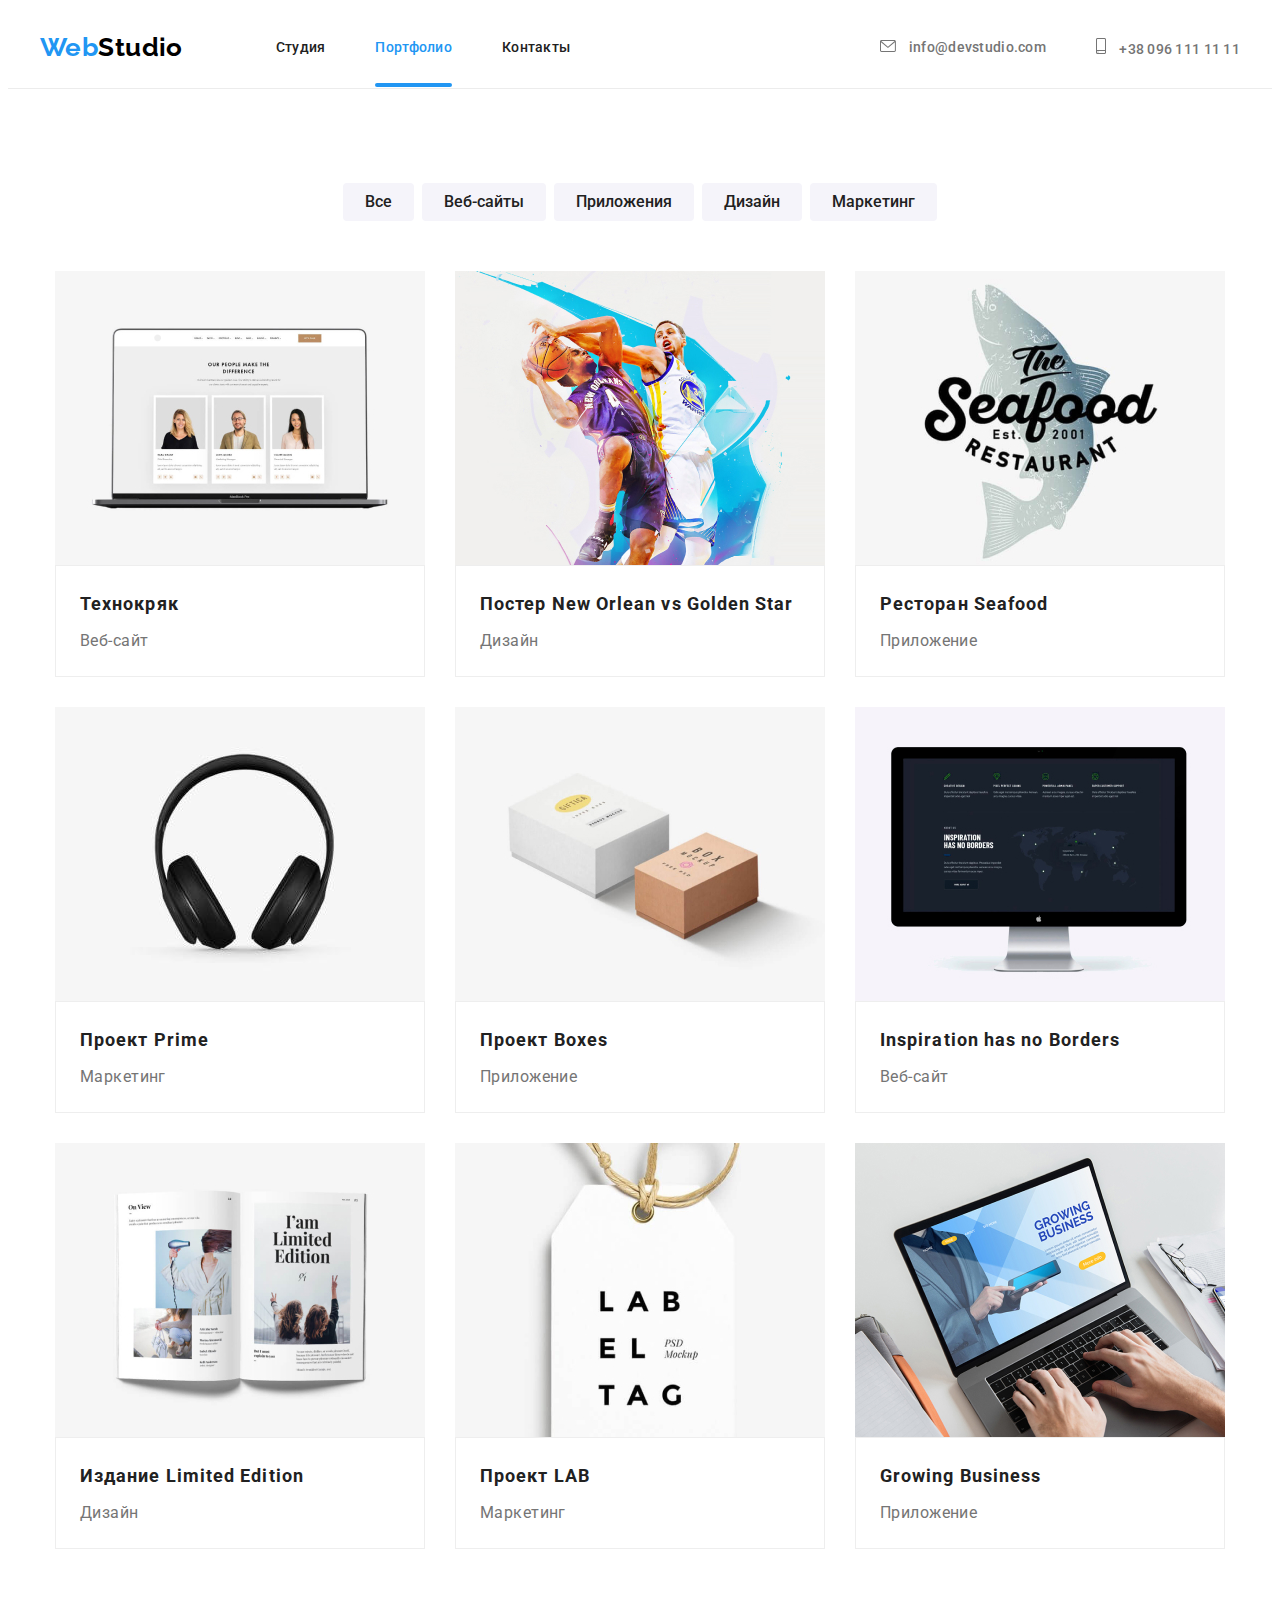
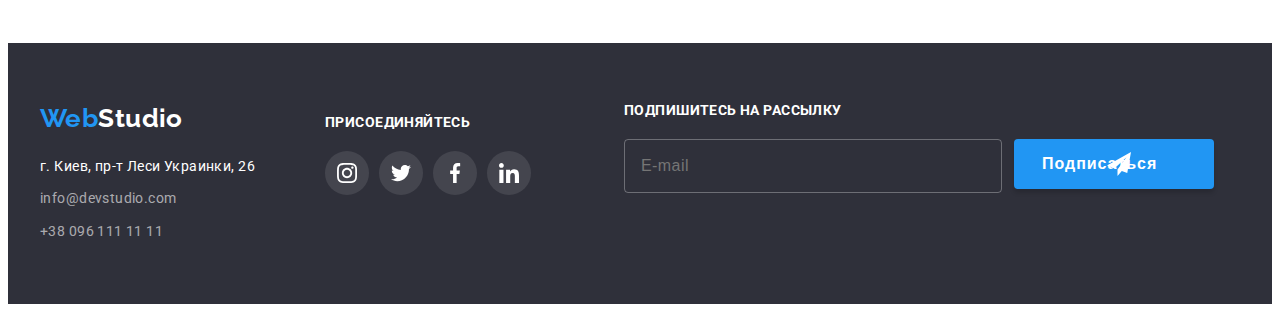
==== portfolio.html @ 33e11e62 "create hw7" ====
<!DOCTYPE html>
<html lang="ru">

<head>
    <meta charset="UTF-8">
    <meta http-equiv="X-UA-Compatible" content="IE=edge">
    <meta name="viewport" content="width=device-width, initial-scale=1.0">
    <title>Document</title>
    <link rel="stylesheet" href="https://cdnjs.cloudflare.com/ajax/libs/modern-normalize/1.1.0/modern-normalize.min.css"
        integrity="sha512-wpPYUAdjBVSE4KJnH1VR1HeZfpl1ub8YT/NKx4PuQ5NmX2tKuGu6U/JRp5y+Y8XG2tV+wKQpNHVUX03MfMFn9Q=="
        crossorigin="anonymous" referrerpolicy="no-referrer" />
    <link rel="preconnect" href="https://fonts.googleapis.com">
    <link rel="preconnect" href="https://fonts.gstatic.com" crossorigin>
    <link href="https://fonts.googleapis.com/css2?family=Raleway:wght@700&family=Roboto:wght@400;500;700;900&display=swap"
        rel="stylesheet">
    <link rel="stylesheet" href="./css/styles.css">
</head>
<body>
    <header class="header header-portfolio">
        <div class="container site-nav-flex">
            <nav class="nav site-nav-flex">
                <a class="logo" href="./index.html"> <span class="web">Web</span><span class="studio">Studio</span>
                </a>
    
                <ul class="site-nav list">
                    <li class="header-item"><a href="./index.html" class="link-contact">Студия</a></li>
                    <li class="header-item"><a href="./portfolio.html" class="link-contact curent">Портфолио</a></li>
                    <li class="header-item"><a href="" class="link-contact">Контакты</a></li>
                </ul>
            </nav>
    
            <ul class="site-contacts contacts-list list">
                <li class="header-item"><a href="mailto:info@devstudio.com" class="link-contact">
                        <svg class="contact-icon-mail">
                            <use href="./images/sprite.svg#icon-mail"></use>
                        </svg>
                        info@devstudio.com</a></li>
            
                <li class="header-item"><a href="tel:+380961111111" class="link-contact">
                        <svg class="contact-icon-tel">
                            <use href="./images/sprite.svg#icon-smartphone"></use>
                        </svg>
                        +38 096 111 11 11</a></li>
            </ul>
        </div>
    </header>

    <main class="main-bgd">
        <section class="section-portfolio">
            <div class="container">
                <h1 class="visually-hidden">Наше Портфолио</h1>
                    <ul class="button-list list">
                        <li class="button-item"><button type="button" class="button secondary-btn link">Все</button></li>
                        <li class="button-item"><button type="button" class="button secondary-btn link">Веб-сайты</button></li>
                        <li class="button-item"><button type="button" class="button secondary-btn link">Приложения</button></li>
                        <li class="button-item"><button type="button" class="button secondary-btn link">Дизайн</button></li>
                        <li class="button-item"><button type="button" class="button secondary-btn link">Маркетинг</button></li>
                    </ul>
                
                    <ul class="project-list list">
                        <li class="portfolio-item">
                            <div class="portfolio-text-wrap">
                                <img src="./images/portrets.jpg" alt="портреты людей на ноутбуке" width="370">
                                <p class="portfolio-top-text">Ресурс предлагает комплексные предложения с разным уровнем функционала и сервисов. Все это
                                    позволит посетителю получить
                                    исчерпывающие сведения о компании или частном лице.</p>
                            </div>
                            
                            <div class="portfolio-item-wrap">
                            <h2 class="project-title">Технокряк</h2>
                            <p class="project-text">Веб-сайт</p>
                            </div>
                        </li>
                
                        <li class="portfolio-item">
                            <div class="portfolio-text-wrap">
                                <img src="./images/basketball.jpg" alt="два баскетболиста" width="370">
                                <p class="portfolio-top-text">Ресурс предлагает комплексные предложения с разным уровнем функционала и сервисов. Все это
                                    позволит посетителю получить
                                    исчерпывающие сведения о компании или частном лице.</p>
                            </div>
                            
                            <div class="portfolio-item-wrap">
                            <h2 class="project-title">Постер New Orlean vs Golden Star</h2>
                            <p class="project-text">Дизайн</p>
                            </div>
                        </li>
                
                        <li class="portfolio-item">
                            <div class="portfolio-text-wrap">
                                <img src="./images/seafood.jpg" alt="надпись морская еда" width="370">
                                <p class="portfolio-top-text">Ресурс предлагает комплексные предложения с разным уровнем функционала и сервисов. Все это
                                    позволит посетителю получить
                                    исчерпывающие сведения о компании или частном лице.</p>
                            </div>
                            
                            <div class="portfolio-item-wrap">
                            <h2 class="project-title">Ресторан Seafood</h2>
                            <p class="project-text">Приложение</p>
                            </div>
                        </li>
                
                        <li class="portfolio-item">
                            <div class="portfolio-text-wrap">
                                <img src="./images/headphones.jpg" alt="наушники" width="370">
                                <p class="portfolio-top-text">Ресурс предлагает комплексные предложения с разным уровнем функционала и сервисов. Все это
                                    позволит посетителю получить
                                    исчерпывающие сведения о компании или частном лице.</p>
                            </div>
                            
                            <div class="portfolio-item-wrap">
                            <h2 class="project-title">Проект Prime</h2>
                            <p class="project-text">Маркетинг</p>
                            </div>
                        </li>
                
                        <li class="portfolio-item">
                            <div class="portfolio-text-wrap">
                                <img src="./images/boxes.jpg" alt="две картонные коробки" width="370">
                                <p class="portfolio-top-text">Ресурс предлагает комплексные предложения с разным уровнем функционала и сервисов. Все это
                                    позволит посетителю получить
                                    исчерпывающие сведения о компании или частном лице.</p>
                            </div>
                            
                            <div class="portfolio-item-wrap">
                            <h2 class="project-title">Проект Boxes</h2>
                            <p class="project-text">Приложение</p>
                            </div>
                        </li>
                
                        <li class="portfolio-item">
                            <div class="portfolio-text-wrap">
                                <img src="./images/aple.jpg" alt="монитор" width="370">
                                <p class="portfolio-top-text">Ресурс предлагает комплексные предложения с разным уровнем функционала и сервисов. Все это
                                    позволит посетителю получить
                                    исчерпывающие сведения о компании или частном лице.</p>
                            </div>
                            
                            <div class="portfolio-item-wrap">
                            <h2 class="project-title">Inspiration has no Borders</h2>
                            <p class="project-text">Веб-сайт</p>
                            </div>
                        </li>
                
                        <li class="portfolio-item">
                            <div class="portfolio-text-wrap">
                                <img src="./images/book.jpg" alt="раскрытая книга" width="370">
                                <p class="portfolio-top-text">Ресурс предлагает комплексные предложения с разным уровнем функционала и сервисов. Все это
                                    позволит посетителю получить
                                    исчерпывающие сведения о компании или частном лице.</p>
                            </div>
                            
                            <div class="portfolio-item-wrap">
                            <h2 class="project-title">Издание Limited Edition</h2>
                            <p class="project-text">Дизайн</p>
                            </div>
                        </li>
                
                        <li class="portfolio-item">
                            <div class="portfolio-text-wrap">
                                <img src="./images/label.jpg" alt="лейбл етикетка" width="370">
                                <p class="portfolio-top-text">Ресурс предлагает комплексные предложения с разным уровнем функционала и сервисов. Все это
                                    позволит посетителю получить
                                    исчерпывающие сведения о компании или частном лице.</p>
                            </div>
                            
                            <div class="portfolio-item-wrap">
                            <h2 class="project-title">Проект LAB</h2>
                            <p class="project-text">Маркетинг</p>
                            </div>
                        </li>
                
                        <li class="portfolio-item">
                            <div class="portfolio-text-wrap">
                                <img src="./images/laptop.jpg" alt="ноутбук" width="370">
                                <p class="portfolio-top-text">Ресурс предлагает комплексные предложения с разным уровнем функционала и сервисов. Все это
                                    позволит посетителю получить
                                    исчерпывающие сведения о компании или частном лице.</p>
                            </div>
                            
                            <div class="portfolio-item-wrap">
                            <h2 class="project-title">Growing Business</h2>
                            <p class="project-text">Приложение</p>
                            </div>
                        </li>
                
                    </ul>
            </div>
        </section>

    </main>

<footer class="footer">
    <div class="container">
        <div class="footer-aal">
            <div class="footer-box">
                <a class="logo-footer" href="./index.html"> <span class="web">Web</span><span
                        class="studio">Studio</span>
                </a>
                <ul class="site-contacts contakts-footer list">
                    <li class="foter-item"><a href="address:https://goo.gl/maps/EMwPWQ2nmu3G9indA"
                            class="address link-footer">г. Киев, пр-т Леси
                            Украинки, 26</a>
                    </li>
                    <li class="foter-item"><a href="mailto:info@devstudio.com"
                            class="mailto link-footer">info@devstudio.com</a></li>
                    <li class="foter-item"><a href="tel:+380961111111" class="tel link-footer">+38 096 111 11 11</a>
                    </li>
                </ul>
            </div>
            <div class="join-box">
                <p class="join-title">присоединяйтесь</p>
                <ul class="join-list list">
                    <li class="join-item">
                        <a href="" class="join-link"><svg class="join-icon" width="20" height="20">
                                <use href="./images/symbol-defs.svg#icon-instagram"></use>
                            </svg>
                        </a>
                    </li>
                    <li class="join-item">
                        <a href="" class="join-link"><svg class="join-icon" width="20" height="20">
                                <use href="./images/symbol-defs.svg#icon-twitter"></use>
                            </svg>
                        </a>
                    </li>
                    <li class="join-item">
                        <a href="" class="join-link"><svg class="join-icon" width="20" height="20">
                                <use href="./images/symbol-defs.svg#icon-facebook"></use>
                            </svg>
                        </a>
                    </li>
                    <li class="join-item">
                        <a href="" class="join-link"><svg class="join-icon" width="20" height="20">
                                <use href="./images/symbol-defs.svg#icon-linkedin"></use>
                            </svg>
                        </a>
                    </li>
                </ul>
            </div>
            <div class="input-email-wrap">
                <p class="text-footer">Подпишитесь на рассылку</p>
                <input class="input-email" type="email" name="email" placeholder="E-mail">
                <button type="button" class="btn-email">
                    Подписаться
                    <svg class="svg-email" width="24" height="24">
                        <use href="./images/symbol-defs.svg#icon-icon-send-1"></use>
                    </svg>
                </button>
            </div>
        </div>
    </div>
</footer>
</body>
</html>
---- css/styles.css ----
:root {
  --accent-color: #2196f3;
  --primary-text-color: #757575;
  --title-text-color: #212121;
  --primary-bg-color: #e5e5e5;
  --button-bg-color: #f5f4fa;
  --white-text-color: #fff;
  --futter-bg-color: #2f303a;
  --header-bg-color: #ffffff;

  --smooth-transitions: transition: color 1000ms cubic-bezier(0.4, 0, 0.2, 1),
  background-color 1000ms cubic-bezier(0.4, 0, 0.2, 1);
}
/* Стили для index.html */

/* Body */
body {
  background-color: var(--header-bg-color);
  color: var(--primary-text-color);

  font-family: Roboto, sans-serif;
  font-weight: 400;
  font-size: 14px;
  letter-spacing: 0.03em;
}
/* сброс стилей */
p, 
h1, 
h2, 
h3, 
h4, 
h5, 
h6 {
  margin: 0;
  padding: 0;
}

ul, ol {
  margin: 0;
  padding: 0;
}

button {
  cursor: pointer;
}

img {
  display: block;
}
.container {
  width: 1200px;
  padding-left: 15px;
  padding-right: 15px;
  margin: 0 auto;
  /* outline: 1px solid red; */
}

.list {
  list-style: none;
}

/* невидимка */
.visually-hidden {
  position: absolute;
  white-space: nowrap;
  width: 1px;
  height: 1px;
  overflow: hidden;
  border: 0;
  padding: 0;
  clip: rect(0 0 0 0);
  clip-path: inset(50%);
  margin: -1px;
}

/* ___________________________________HEADER____________________________________________ */

.header {
  padding-top: 24px;
  padding-bottom: 25px;
}

.logo {
  text-decoration: none;
}

.site-nav .link-contact {
  font-weight: 500;
  line-height: 1.14;
  letter-spacing: 0.02em;
  text-decoration: none;

  color: var(--title-text-color);

  transition: color 250ms cubic-bezier(0.4, 0, 0.2, 1),
  color 250ms cubic-bezier(0.4, 0, 0.2, 1);
}
/* tel+mail */
.site-contacts .link-contact { 
  font-weight: 500;
  line-height: 1.14;
  letter-spacing: 0.02em;
  text-decoration: none;

  color: var(--primary-text-color);
  
  transition: color 250ms cubic-bezier(0.4, 0, 0.2, 1),
  color 250ms cubic-bezier(0.4, 0, 0.2, 1);
}
/* _______________LOGO-HEADER____________ */
.logo .web {
  font-family: Raleway, sans-serif;
  font-weight: 700;
  font-size: 26px;
  line-height: 1.2;

  color: var(--accent-color);
}

.logo .studio {
  font-family: Raleway, sans-serif;
  font-weight: 700;
  font-size: 26px;
  line-height: 1.2;
  
  color: #000000;
}

.link-contact:hover,
.link-contact:focus {
  color: var(--accent-color);
}

/* _________________NAV___+__CURENT________________ */

.site-nav .curent {
  color: var(--accent-color);
  position: relative;
}

.curent::after {
  display: block;
  position: absolute;
  bottom: -32px;

  content: "";
  width: 100%;
  height: 4px;

  background-color: var(--accent-color);
  border-radius: 2px;
}

.site-nav {
  display: flex;
  align-items: center;
  margin-left: 93px;
}

.contacts-list {
  display: flex;
  align-items: center;
  margin-left: auto;
}

.site-nav-flex {
  display: flex;
  align-items: center;
}

.header-item:not(:last-child) {
  margin-right: 50px;
}

.contact-icon-mail {
  width: 16px;
  height: 12px;
  fill: currentColor;
  margin-right: 10px;
}

.contact-icon-tel {
  width: 10px;
  height: 16px;
  fill: currentColor;
  margin-right: 10px;
}

/* ___________________________________HERO____________________________________________ */
.hero {
  background-color: #2f303a;
  padding-top: 200px;
  padding-bottom: 200px;
  height: 600px;
  max-width: 1600px;
  margin-left: auto;
  margin-right: auto;
  background-image: linear-gradient(rgba(47, 48, 58, 0.4), rgba(47, 48, 58, 0.4)),
  url('../images/bgd-hero.jpg');
  background-size: cover;
  background-repeat: no-repeat;
  background-position: center;
}

.hero-title {
  font-weight: 900;
  font-size: 44px;
  line-height: 1.36;
  letter-spacing: 0.06em;
  text-transform: uppercase;

  color: var(--white-text-color);

  max-width: 696px;
  margin: 0 auto;
  margin-bottom: 30px;
}

.button.primary {
  display: flex;
  display: block;

  align-items: center;
  text-align: center;
  
  font-weight: 700;
  font-size: 16px;
  line-height: 1.88;
  letter-spacing: 0.06em;

  background-color: var(--accent-color);
  color: var(--white-text-color);
  
  cursor: pointer;
  margin: 0 auto;
  
  width: 200px;
  height: 50px;
  border-radius: 4px;
  border: none;
}

/* ___________________________________FEATURE____________________________________________ */
.feature {
  padding-top: 94px;
  padding-bottom: 47px;
}

.feature .feature-list {
  display: flex;
}

.feature-list .feature-item {
  width: 270px;
}

.feature-list .feature-item:not(:last-child) {
  margin-right: 30px;
}

.feature-title {
  color: var(--title-text-color);
  font-size: 14px;
  font-weight: 700;
  line-height: 1.14;
  text-transform: uppercase;
  margin-bottom: 10px;
}

.feature .text {
  line-height: 1.71;
}

.feature-item-antenna::before {
  display: block;

  background: #F5F4FA;
  border-radius: 4px;
  content: '';
  width: 270px;
  height: 120px;
  margin-bottom: 20px;
  background-repeat: no-repeat;
  background-position: center;
  background-image: url(../images/antenna\ 1.svg);
}

.feature-item-clock::before {
  display: block;

  background: #F5F4FA;
  border-radius: 4px;
  
  content: '';
  width: 270px;
  height: 120px;
  margin-bottom: 20px;
  background-repeat: no-repeat;
  background-position: center;
  background-image: url(../images/clock\ 1.svg);
}

.feature-item-diagram::before {
  display: block;

  background: #F5F4FA;
  border-radius: 4px;
  
  content: '';
  width: 270px;
  height: 120px;
  margin-bottom: 20px;
  background-repeat: no-repeat;
  background-position: center;
  background-image: url(../images/diagram\ 1.svg);
}

.feature-item-astronaut::before {
  display: block;

  background: #F5F4FA;
  border-radius: 4px;
  content: '';
  width: 270px;
  height: 120px;
  margin-bottom: 20px;
  background-repeat: no-repeat;
  background-position: center;
  background-image: url(../images/astronaut\ 1.svg);
}

/* ___________________________________WORK____________________________________________ */
.work-title{
  font-weight: 700;
  font-size: 36px;
  line-height: 1.17;
  text-align: center;
  letter-spacing: 0.03em;

  color: var(--title-text-color);

  margin-bottom: 50px;
}

.work {
  padding-top: 47px;
  padding-bottom: 94px;
}

.work-list {
  display: flex;
  justify-content: center;
}

.work-item:not(:last-child) {
  margin-right: 30px;
}

/* ___________________WORK-HIDDEN (полупрозрачні підложки під фото)_______________ */

.hidden-img {
  position: relative;
}

.hidden-work {
  position: absolute;
  display: flex;
  align-items: center;
  justify-content: center;
  
  width: 100%;
  height: 70px;
  bottom: 0;
  left: 0;
  
  background-color: rgba(47, 48, 58, 0.8);
}

.hidden-img .work-text {
  font-weight: 700;
  font-size: 14px;
  line-height: 1.14;
  text-align: center;
  letter-spacing: 0.03em;
  text-transform: uppercase;

  color: var(--header-bg-color);
}

/* ___________________________________TEAM____________________________________________ */
.team {
  background-color: #f5f4fa;
  padding-top: 94px;
  padding-bottom: 94px;
}

.team-title {
  color: var(--title-text-color);
  font-weight: 700;
  font-size: 36px;
  line-height: 1.17;
  text-align: center;
  margin-bottom: 50px;
}

.team .team-list {
  display: flex;
}

.team-list .team-item {
  text-align: center;
  height: 428px;

  background-color: var(--header-bg-color);
  border-radius: 0px 0px 4px 4px;
  box-shadow: 0px 1px 3px rgba(0, 0, 0, 0.12),
    0px 1px 1px rgba(0, 0, 0, 0.14),
    0px 2px 1px rgba(0, 0, 0, 0.2);
}

.team-item:not(:last-child) {
  margin-right: 30px;
}

 .team-img {
  display: block;
}

.team-list .team-content {
  padding-top: 30px;
  padding-bottom: 16px;
}

.team-item .team-item-title {
  color: var(--title-text-color);
  font-weight: 500;
  font-size: 16px;
  line-height: 1.19;
  margin-bottom: 10px;
}

.team-list .team-content {
  font-size: 16px;
  line-height: 1.19;
}

/* _______TEAM-SOCIALS-ICONS (іконки соц-сітей)_____________ */

.team-list .team-social-list {
  display: flex;
  justify-content: center;
}

.team-item-soc:not(:last-child) {
  margin-right: 10px;
}

.team-social-list .team-icon-link {
width: 44px;
height: 44px;
display: flex;
justify-content: center;
align-items: center;
border-radius: 50%;
color: #AFB1B8;
background-color: var(--header-bg-color);

transition: color 250ms cubic-bezier(0.4, 0, 0.2, 1),
background-color 250ms cubic-bezier(0.4, 0, 0.2, 1);
}

.team-icon-link .team-icon {
  width: 20px;
  height: 20px;
  fill: currentColor;
}

.team-icon-link:hover,
.team-icon-link:focus {
  background-color: #2196f3;
  color: var(--header-bg-color);
}

/* ___________________________________CLIENTS____________________________________________ */

.clients {
  padding-top: 94px;
  padding-bottom: 94px;
}

.clients .clients-title {
  font-weight: 700;
  font-size: 36px;
  line-height: 1.17;
  letter-spacing: 0.03em;
  margin-bottom: 50px;
  text-align: center;
  color: var(--title-text-color);
}

.clients .clients-list {
  display: flex;
  justify-content: center;
}

.clients-list .clients-item-icon {
  width: 170px;
  height: 92px;
}

.clients-list .clients-item-icon:not(:last-child) {
  margin-right: 30px;
}

.clients-list .clients-link {
  display: flex;
  justify-content: center;
  align-items: center;

  width: 100%;
  height: 100%;
  
  border: 1px solid #AFB1B8;
  border-radius: 4px;
  color: #AFB1B8;
  transition: color 250ms cubic-bezier(0.4, 0, 0.2, 1),
  border-color 250ms cubic-bezier(0.4, 0, 0.2, 1);
}

.clients-link .clients-icon {
  width: 106px;
  height: 60px;
  fill: currentColor;
}

.clients-link:hover,
.clients-link:focus {
  color: var(--accent-color);
  border-color: var(--accent-color);
}
/* ___________________________________FOOTER____________________________________________ */
.footer {
  background-color: var(--futter-bg-color);
  padding-top: 60px;
  padding-bottom: 60px;
  }

.footer .footer-aal {
  display: flex;
  }

.logo-footer {
  text-decoration: none;
}

.logo-footer .web {
  color: var(--accent-color);
  font-family: Raleway, sans-serif;
  font-weight: 700;
  font-size: 26px;
  line-height: 1.2;
}

.logo-footer .studio {
  color: var(--white-text-color);
  font-family: Raleway, sans-serif;
  font-weight: 700;
  font-size: 26px;
  line-height: 1.2;
}

/* __________Факт-Адресса-FOOTER____________ */
.site-contacts .address {
  color: var(--white-text-color);
  line-height: 1.71;
  text-decoration: none;
  transition: color 250ms cubic-bezier(0.4, 0, 0.2, 1),
  background-color 250ms cubic-bezier(0.4, 0, 0.2, 1);
}

.site-contacts .address:hover,
.site-contacts .address:hover {
  color: var(--accent-color);
}

.site-contacts .mailto,
.site-contacts .tel {
  color: rgba(255, 255, 255, 0.6);
  line-height: 1.71;
  text-decoration: none;
  transition: color 250ms cubic-bezier(0.4, 0, 0.2, 1),
  border-color 250ms cubic-bezier(0.4, 0, 0.2, 1);
}

.site-contacts .mailto:hover,
.site-contacts .mailto:focus {
  color: var(--accent-color);
}

.site-contacts .tel:hover,
.site-contacts .tel:focus {
  color: var(--accent-color);
}

.contakts-footer {
  margin-top: 20px;
}

.foter-item:not(:last-child) {
  margin-bottom: 9px;
}

/* _________________JOIN___FOOTER_______ */

.join-box {
  margin-left: 70px;
  margin-top: 12px;
}

.join-box .join-title {
  margin-bottom: 20px;
  font-weight: 700;
  font-size: 14px;
  line-height: 1.14;
  letter-spacing: 0.03em;
  text-transform: uppercase;
  color: var(--header-bg-color);
}

.join-box .join-list {
  display: flex;
}

.join-item:not(:last-child) {
  margin-right: 10px;
}

.join-icon {
  fill: var(--header-bg-color);
}

.join-link {
  display: flex;
  justify-content: center;
  align-items: center;

  width: 44px;
  height: 44px;
  border-radius: 50%;
  background-color: rgba(255, 255, 255, 0.1);

  transition: color 250ms cubic-bezier(0.4, 0, 0.2, 1),
  background-color 250ms cubic-bezier(0.4, 0, 0.2, 1);
}

.join-link:hover,
.join-link:focus {
  background-color: var(--accent-color);
}

/* __________________Email-btn--footer_________ */
.input-email-wrap {
  margin-left: 93px;
}
.text-footer {
  font-weight: 700;
  line-height: 1.14;
  letter-spacing: 0.03em;
  text-transform: uppercase;
  
  color: var(--header-bg-color);
  margin-bottom: 20px;
}

.btn-email {
  position: absolute;
  width: 200px;
  height: 50px;

  font-weight: 700;
  font-size: 16px;
  line-height:1.88;
  letter-spacing: 0.06em;
  
  color: var(--header-bg-color);
  background: var(--accent-color);
  border: none;
  box-shadow: 0px 4px 4px rgba(0, 0, 0, 0.15);
  border-radius: 4px;
  padding: 0;
  padding-top: 10px;
  padding-bottom: 10px;
  padding-left: 28px;
  padding-right: 62px;
  margin-left: 12px;
}
.svg-email {
  margin-left: 10px;
  position: absolute;
  top: 50%;
  transform: translateY(-50%);
}
.input-email {
  outline: none;
  padding-left: 16px;
  height: 50px;
  width: 358px;
  border-radius: 4px;
  border: 1px solid rgba(255, 255, 255, 0.3);
  font-weight: 400;
  font-size: 16px;
  line-height: 1.25;
  letter-spacing: inherit;
  
  background-color: transparent;
  color: #ffffff;
}
/* _____________________СТРАНИЦА portfolio.html_____________________________________*/
/* HEADER_Pf */
.header-portfolio {
  border-bottom: 1px solid #ECECEC;
}

/* MAIN */
.section-portfolio {
  padding-top: 94px;
  padding-bottom: 94px;
}

.project-list {
  display: flex;
  flex-wrap: wrap;
  justify-content: center;
}

.portfolio-item {
  margin-right: 30px;
  margin-bottom: 30px;
}

.portfolio-item:nth-child(3n) {
  margin-right: 0px;
}

.portfolio-item:nth-last-child(-n + 3) {
  margin-bottom: 0px;
}

.portfolio-text-wrap {
  position: relative;
  overflow: hidden;
}

.portfolio-top-text {
  position: absolute;
  top: 0;
  left: 0;
  font-size: 18px;
  line-height: 1.56;
  letter-spacing: 0.03em;
  color: var(--header-bg-color);
  background: rgba(33, 150, 243, 0.9);
  padding: 63px 24px;
  transform: translateY(100%);
}

.portfolio-item:hover .portfolio-top-text {
  transform: translate(0);
}
.portfolio-item-wrap {
  border: 1px solid #EEEEEE;
  box-sizing: border-box;
  padding: 20px 24px;
}

.project-title {
  color: var(--title-text-color);
  font-weight: 700;
  font-size: 18px;
  line-height: 2;
  letter-spacing: 0.06em;
  margin-bottom: 4px;
}

.project-text {
 font-size: 16px;
 line-height: 1.88;
}

/* ___________SHADOW CARTS */

.project-list .portfolio-item:hover,
.project-list .portfolio-item:focus {
  box-shadow: 0px 1px 1px rgba(0, 0, 0, 0.12),
  0px 4px 4px rgba(0, 0, 0, 0.06),
  1px 4px 6px rgba(0, 0, 0, 0.16);
}

/* _____________Стилизация кнопок______________  */
.button-list {
  display: flex;
  justify-content: center;
  margin-bottom: 50px;
}

.button {
  color: var(--white-text-color);
  background-color: var(--accent-color);
  font-family: inherit;

  transition: color 250ms cubic-bezier(0.4, 0, 0.2, 1),
  color 250ms cubic-bezier(0.4, 0, 0.2, 1);
}

.secondary-btn {
  color: var(--title-text-color);
  background-color: var(--button-bg-color);
  font-weight: 500;
  font-size: 16px;
  line-height: 1.62;
  border-radius: 4px;
  border: none;
  padding: 6px 22px;

  transition: color 250ms cubic-bezier(0.4, 0, 0.2, 1),
  background-color 250ms cubic-bezier(0.4, 0, 0.2, 1);
  
}

.button-item:not(:last-child) {
  margin-right: 8px;
}

/* ховер и фокус для списка кнопок */
.list .link:hover,
.list .link:focus {
  color: var(--white-text-color);
  background-color: var(--accent-color);
}
/* ___________________MODAL____________________________ */

.backdrop {
  position: fixed;
  top: 0;
  left: 0;
  width: 100%;
  height: 100%;
  z-index: 9;

  transition: opacity 250ms cubic-bezier(0.4, 0, 0.2, 1);
  
  background-color: rgba(0, 0, 0, 0.2);
}
.backdrop {
  position: fixed;
  top: 0;
  left: 0;
  width: 100%;
  height: 100%;
  z-index: 9;

  transition: opacity 250ms cubic-bezier(0.4, 0, 0.2, 1);

  background-color: rgba(0, 0, 0, 0.2);
}

.backdrop.is-hidden {
  opacity: 0;
  pointer-events: none;
}

.modal {
  position: absolute;
  transform: translate(-50%, -50%) scale(1);
  top: 50%;
  left: 50%;
  z-index: 18;
  opacity: 1;

  transition: transform 250ms cubic-bezier(0.4, 0, 0.2, 1), opacity 250ms cubic-bezier(0.4, 0, 0.2, 1), box-shadow 250ms cubic-bezier(0.4, 0, 0.2, 1);

  min-width: 528px;
  min-height: 581px;
  box-shadow: 0px 1px 3px rgba(0, 0, 0, 0.12),
  0px 1px 1px rgba(0, 0, 0, 0.14),
  0px 2px 1px rgba(0, 0, 0, 0.2);
  border-radius: 4px;

  background-color: #fff;
  padding: 40px;
}

.backdrop.is-hidden .modal {
  transform: translate(-50%, -50%) scale(0.9);
}

.modal .close-btn {
  position: absolute;
  display: flex;
  align-items: center;
  justify-content: center;
  
  width: 30px;
  height: 30px;
  
  cursor: pointer;
  border-radius: 50%;
  border: 1px solid rgba(0, 0, 0, 0.1);

  background-color: transparent;
  /* margin-left: auto;
  margin-top: 8px;
  margin-right: 8px; */

  top: 10px;
  right: 10px;
}

.modal .close-btn:hover,
.modal .close-btn:focus {
  fill: var(--accent-color);
}

/* _____________Форми модалки______________ */
.modal-form {
  display: block;
}
.modal-field{
  margin-bottom: 10px;
}
.modal-input {
  width: 100%;
  height: 45px;
  outline: none;
  border: 1px solid rgba(33, 33, 33, 0.2);
  box-sizing: border-box;
  border-radius: 4px;
  padding: 0;
  margin: 0;
  
  padding-left: 42px;

  transition: border-color 250ms cubic-bezier(0.4, 0, 0.2, 1);
}

.modal-title {
  font-style: normal;
  font-weight: 700;
  font-size: 20px;
  line-height: 1.15;
  text-align: center;
  letter-spacing: 0.03em;
  color: var(--title-text-color);
  margin-bottom: 12px;
}

.modal-input-text {
  font-size: 12px;
  line-height: 1.16;
  letter-spacing: 0.01em;
}

.modal-coment {
  outline: none;
  width: 100%;
  height: 120px;
  border: 1px solid rgba(33, 33, 33, 0.2);
  box-sizing: border-box;
  border-radius: 4px;
  margin-bottom: 10px;
  resize: none;
  margin: 0;
  padding: 0;
  margin-top: 4px;
  padding-left: 16px;
  padding-top: 12px;

  transition: border-color 250ms cubic-bezier(0.4, 0, 0.2, 1);
}

.input-wrap {
  position: relative;
  margin-top: 4px;
}

.input-icon {
  position: absolute;
  left: 12px;
  top: 50%;
  transform: translateY(-50%);

  transition: color 250ms cubic-bezier(0.4, 0, 0.2, 1),
  fill 250ms cubic-bezier(0.4, 0, 0.2, 1);
}


/* _________CHECK_BOX_____________ */

.form-checkbox {
  display: flex;
  justify-content: space-between;
  margin-top: 20px;
  margin-bottom: 30px;
  margin-left: 11px;
  margin-right: 11px;
}

.link-checkbox {
  font-size: 14px;
  line-height: 1.71; 
  letter-spacing: 0.03em;
  text-decoration-line: underline;
  
  color: var(--accent-color);
}

.input-checkbox:checked + .label-checkbox::before {
  background-color: var(--accent-color);
  background-image: url(../images/check\ \(1\).svg);
  background-size: contain;
  background-repeat: no-repeat;
  background-position: center;
  border: none;
  width: 15px;
  height: 16px;
}
.label-checkbox {
  display: flex;
  align-items: center;
  font-size: 14px;
  line-height: 1.71;
  
  letter-spacing: 0.03em;
  
  color: #757575;
}
.label-checkbox::before {
  content:'';
  width: 15px;
  height: 16px;
  border: 2px solid #212121;
  border-radius: 2px;
  display: block;
  margin-right: 9px;

  transition: color 250ms cubic-bezier(0.4, 0, 0.2, 1),
  background-color 250ms cubic-bezier(0.4, 0, 0.2, 1);
}


/* Кнопка Модалки */

.btn-submit {
  margin: 0 124px;
  padding: 10px 55px;
  box-shadow: 0px 4px 4px rgba(0, 0, 0, 0.15);
  border-radius: 4px;
  border: 1px solid transparent;
  min-width: 200px;
  height: 50px;
  font-weight: 700;
  font-size: 16px;
  line-height: 1.88;
  letter-spacing: 0.06em;
  cursor: pointer;
  
  color: var(--header-bg-color);
  background-color: var(--accent-color);
}

.modal-input:focus + .input-icon {
  fill: #2196f3;
}

.modal-input:focus {
border-color: var(--accent-color)
}

.modal-coment:focus {
  border-color: var(--accent-color)
}
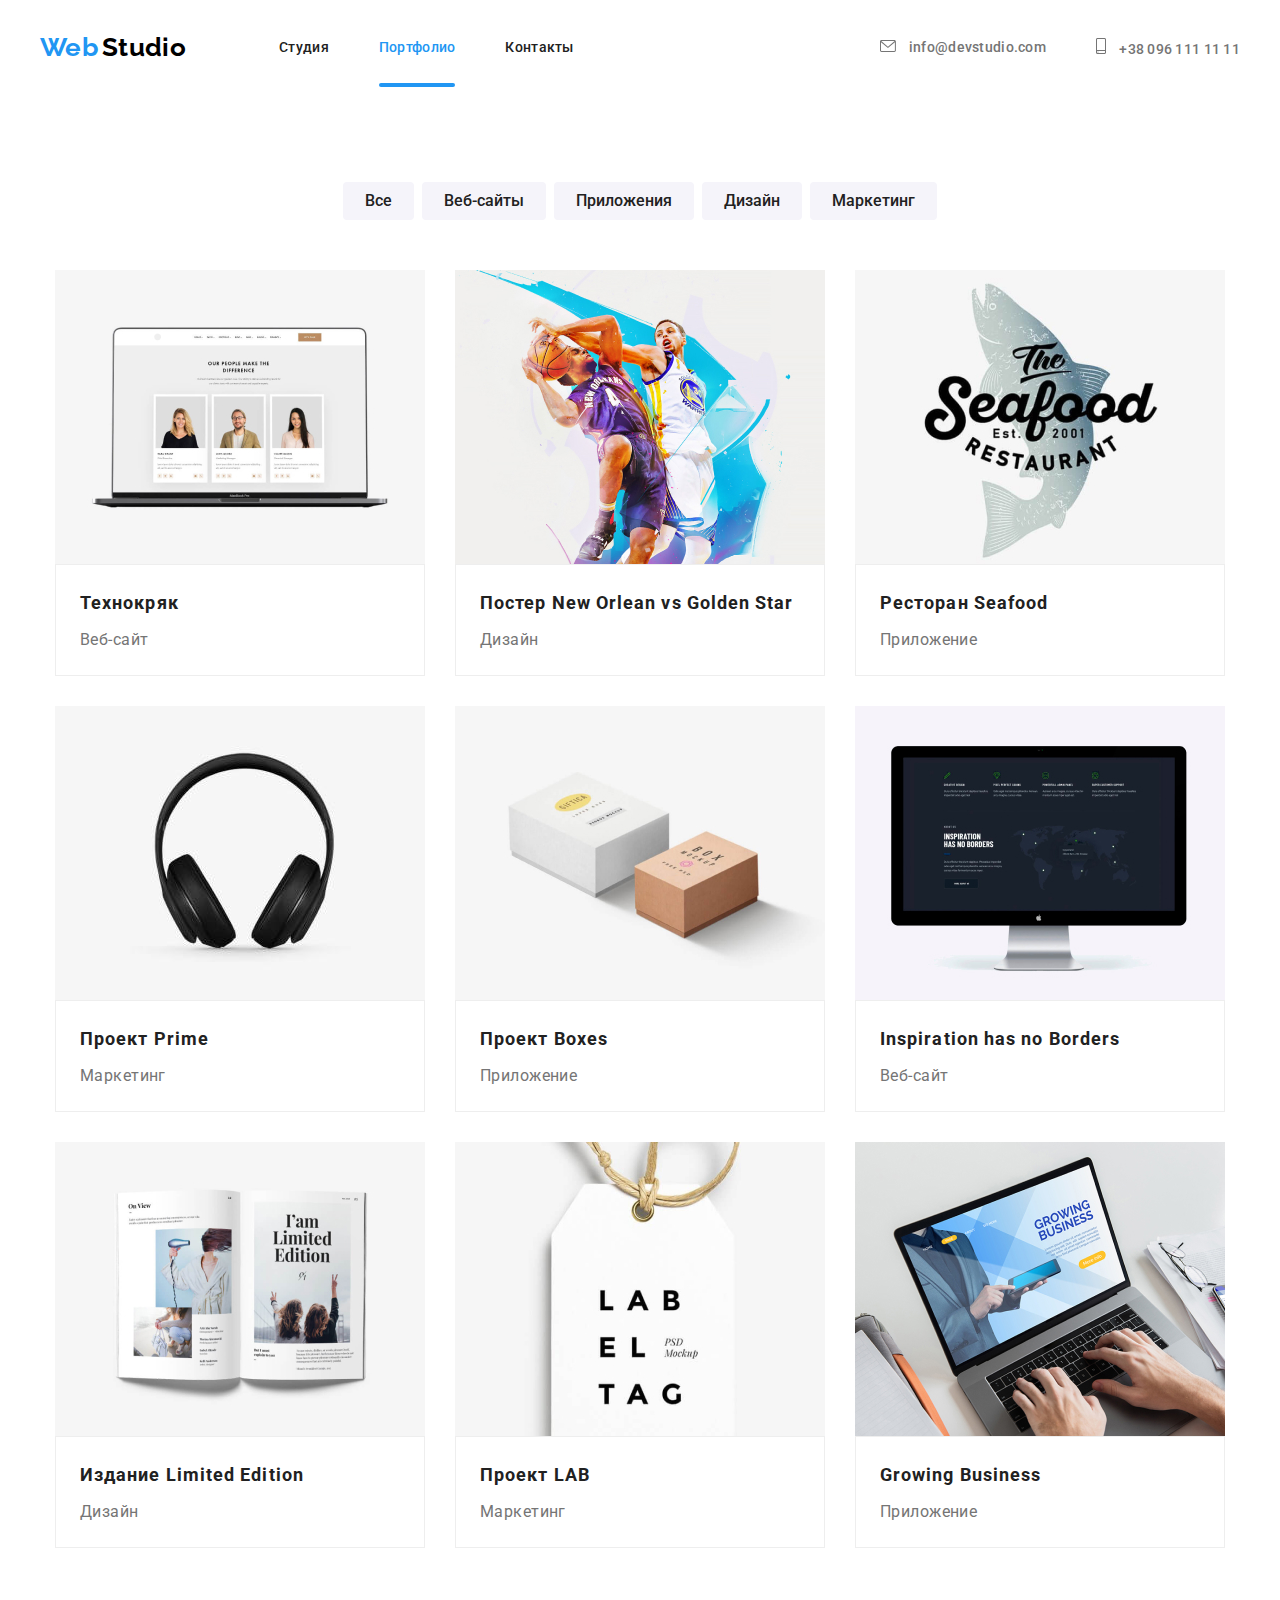
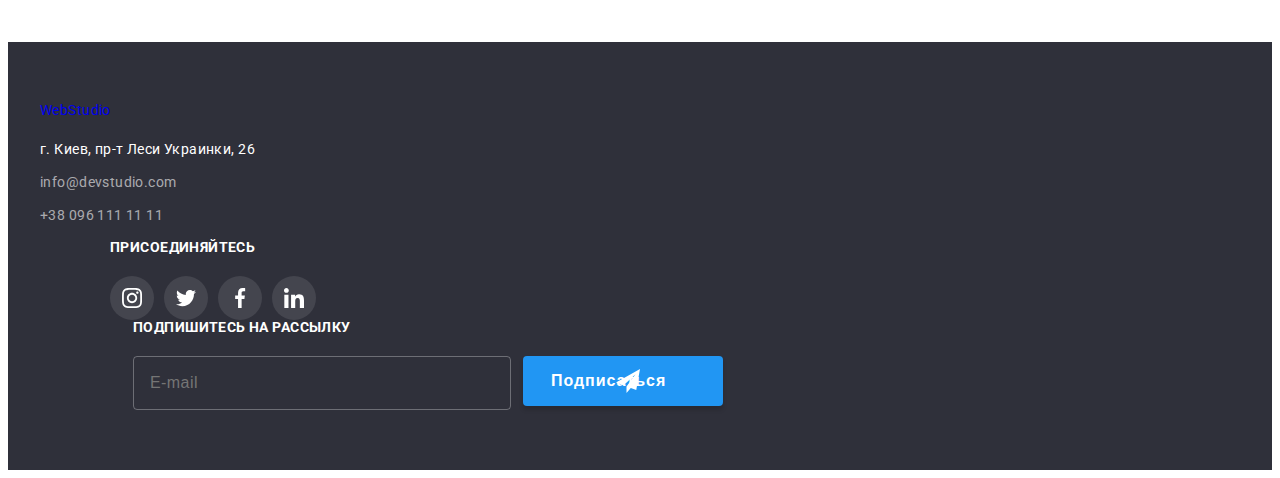
==== commit 0344ea95: "добавляє header в портфоліо" ====
--- a/portfolio.html
+++ b/portfolio.html
@@ -16,31 +16,44 @@
     <link rel="stylesheet" href="./css/styles.css">
 </head>
 <body>
-    <header class="header header-portfolio">
+    <header class="header">
         <div class="container site-nav-flex">
-            <nav class="nav site-nav-flex">
-                <a class="logo" href="./index.html"> <span class="web">Web</span><span class="studio">Studio</span>
+            <nav class="nav">
+                <a class="nav-logo" href="./index.html">
+                    <span class="nav-logo__web">Web</span>
+                    <span class="nav-logo__studio">Studio</span>
                 </a>
     
-                <ul class="site-nav list">
-                    <li class="header-item"><a href="./index.html" class="link-contact">Студия</a></li>
-                    <li class="header-item"><a href="./portfolio.html" class="link-contact curent">Портфолио</a></li>
-                    <li class="header-item"><a href="" class="link-contact">Контакты</a></li>
+                <ul class="menu list">
+                    <li class="menu__item">
+                        <a href="./index.html" class="menu__link">Студия</a>
+                    </li>
+                    <li class="menu__item">
+                        <a href="./portfolio.html" class="menu__link curent">Портфолио</a>
+                    </li>
+                    <li class="menu__item">
+                        <a href="" class="menu__link">Контакты</a>
+                    </li>
                 </ul>
             </nav>
     
-            <ul class="site-contacts contacts-list list">
-                <li class="header-item"><a href="mailto:info@devstudio.com" class="link-contact">
-                        <svg class="contact-icon-mail">
+            <ul class="contacts list">
+                <li class="contacts__item">
+                    <a href="mailto:info@devstudio.com" class="contacts__link">
+                        <svg class="contacts__icon-mail">
                             <use href="./images/sprite.svg#icon-mail"></use>
                         </svg>
-                        info@devstudio.com</a></li>
-            
-                <li class="header-item"><a href="tel:+380961111111" class="link-contact">
-                        <svg class="contact-icon-tel">
+                        info@devstudio.com</a>
+                </li>
+    
+                <li class="contacts__item">
+                    <a href="tel:+380961111111" class="contacts__link">
+                        <svg class="contacts__icon-tel">
                             <use href="./images/sprite.svg#icon-smartphone"></use>
                         </svg>
-                        +38 096 111 11 11</a></li>
+                        +38 096 111 11 11
+                    </a>
+                </li>
             </ul>
         </div>
     </header>
--- a/css/styles.css
+++ b/css/styles.css
@@ -80,11 +80,46 @@
   padding-bottom: 25px;
 }
 
-.logo {
+.site-nav-flex {
+  display: flex;
+  align-items: center;
+}
+
+.nav {
+  display: flex;
+  align-items: center;
+}
+
+/* _______________LOGO-HEADER____________ */
+.nav-logo {
   text-decoration: none;
 }
 
-.site-nav .link-contact {
+.nav-logo .nav-logo__web {
+  font-family: Raleway, sans-serif;
+  font-weight: 700;
+  font-size: 26px;
+  line-height: 1.2;
+
+  color: var(--accent-color);
+}
+
+.nav-logo .nav-logo__studio {
+  font-family: Raleway, sans-serif;
+  font-weight: 700;
+  font-size: 26px;
+  line-height: 1.2;
+
+  color: #000000;
+}
+/* ______________header menu */
+.menu {
+  display: flex;
+  align-items: center;
+  margin-left: 93px;
+}
+
+.menu__link {
   font-weight: 500;
   line-height: 1.14;
   letter-spacing: 0.02em;
@@ -93,97 +128,75 @@
   color: var(--title-text-color);
 
   transition: color 250ms cubic-bezier(0.4, 0, 0.2, 1),
-  color 250ms cubic-bezier(0.4, 0, 0.2, 1);
-}
+    color 250ms cubic-bezier(0.4, 0, 0.2, 1);
+}
+
+.menu__item:not(:last-child) {
+  margin-right: 50px;
+}
+
+.menu__link:hover,
+.menu__link:focus {
+  color: var(--accent-color);
+}
+
+.curent {
+  color: var(--accent-color);
+  position: relative;
+}
+.curent::after {
+  display: block;
+  position: absolute;
+  bottom: -32px;
+
+  content: "";
+  width: 100%;
+  height: 4px;
+
+  background-color: var(--accent-color);
+  border-radius: 2px;
+}
+
 /* tel+mail */
-.site-contacts .link-contact { 
+.contacts {
+  display: flex;
+  align-items: center;
+  margin-left: auto;
+}
+
+.contacts__item:not(:last-child) {
+  margin-right: 50px;
+}
+
+.contacts__link{
   font-weight: 500;
   line-height: 1.14;
   letter-spacing: 0.02em;
   text-decoration: none;
-
+  
   color: var(--primary-text-color);
   
   transition: color 250ms cubic-bezier(0.4, 0, 0.2, 1),
   color 250ms cubic-bezier(0.4, 0, 0.2, 1);
 }
-/* _______________LOGO-HEADER____________ */
-.logo .web {
-  font-family: Raleway, sans-serif;
-  font-weight: 700;
-  font-size: 26px;
-  line-height: 1.2;
-
-  color: var(--accent-color);
-}
-
-.logo .studio {
-  font-family: Raleway, sans-serif;
-  font-weight: 700;
-  font-size: 26px;
-  line-height: 1.2;
-  
-  color: #000000;
-}
-
-.link-contact:hover,
-.link-contact:focus {
-  color: var(--accent-color);
-}
-
-/* _________________NAV___+__CURENT________________ */
-
-.site-nav .curent {
-  color: var(--accent-color);
-  position: relative;
-}
-
-.curent::after {
-  display: block;
-  position: absolute;
-  bottom: -32px;
-
-  content: "";
-  width: 100%;
-  height: 4px;
-
-  background-color: var(--accent-color);
-  border-radius: 2px;
-}
-
-.site-nav {
-  display: flex;
-  align-items: center;
-  margin-left: 93px;
-}
-
-.contacts-list {
-  display: flex;
-  align-items: center;
-  margin-left: auto;
-}
-
-.site-nav-flex {
-  display: flex;
-  align-items: center;
-}
-
-.header-item:not(:last-child) {
-  margin-right: 50px;
-}
-
-.contact-icon-mail {
+
+.contacts__icon-mail {
   width: 16px;
   height: 12px;
   fill: currentColor;
   margin-right: 10px;
 }
 
-.contact-icon-tel {
+.contacts__icon-tel {
   width: 10px;
   height: 16px;
   fill: currentColor;
   margin-right: 10px;
+}
+
+.contacts__link:hover,
+.contacts__link:focus {
+  color: var(--accent-color);
 }
 
 /* ___________________________________HERO____________________________________________ */
@@ -208,6 +221,7 @@
   line-height: 1.36;
   letter-spacing: 0.06em;
   text-transform: uppercase;
+  text-align: center;
 
   color: var(--white-text-color);
 
@@ -545,7 +559,24 @@
   padding-bottom: 60px;
   }
 
-.footer .footer-aal {
+.logo-footer .logo-footer__web {
+  font-family: Raleway, sans-serif;
+  font-weight: 700;
+  font-size: 26px;
+  line-height: 1.2;
+  
+  color: var(--accent-color);
+  }
+  
+ 
+.logo-footer .logo-footer__studio {
+  color: var(--white-text-color);
+  font-family: Raleway, sans-serif;
+  font-weight: 700;
+  font-size: 26px;
+  line-height: 1.2;
+}
+.footer .footer-all {
   display: flex;
   }
 
@@ -553,23 +584,10 @@
   text-decoration: none;
 }
 
-.logo-footer .web {
-  color: var(--accent-color);
-  font-family: Raleway, sans-serif;
-  font-weight: 700;
-  font-size: 26px;
-  line-height: 1.2;
-}
-
-.logo-footer .studio {
-  color: var(--white-text-color);
-  font-family: Raleway, sans-serif;
-  font-weight: 700;
-  font-size: 26px;
-  line-height: 1.2;
-}
+
 
 /* __________Факт-Адресса-FOOTER____________ */
+/* футер адрес */
 .site-contacts .address {
   color: var(--white-text-color);
   line-height: 1.71;
@@ -930,7 +948,7 @@
 }
 .modal-input {
   width: 100%;
-  height: 45px;
+  height: 40px;
   outline: none;
   border: 1px solid rgba(33, 33, 33, 0.2);
   box-sizing: border-box;
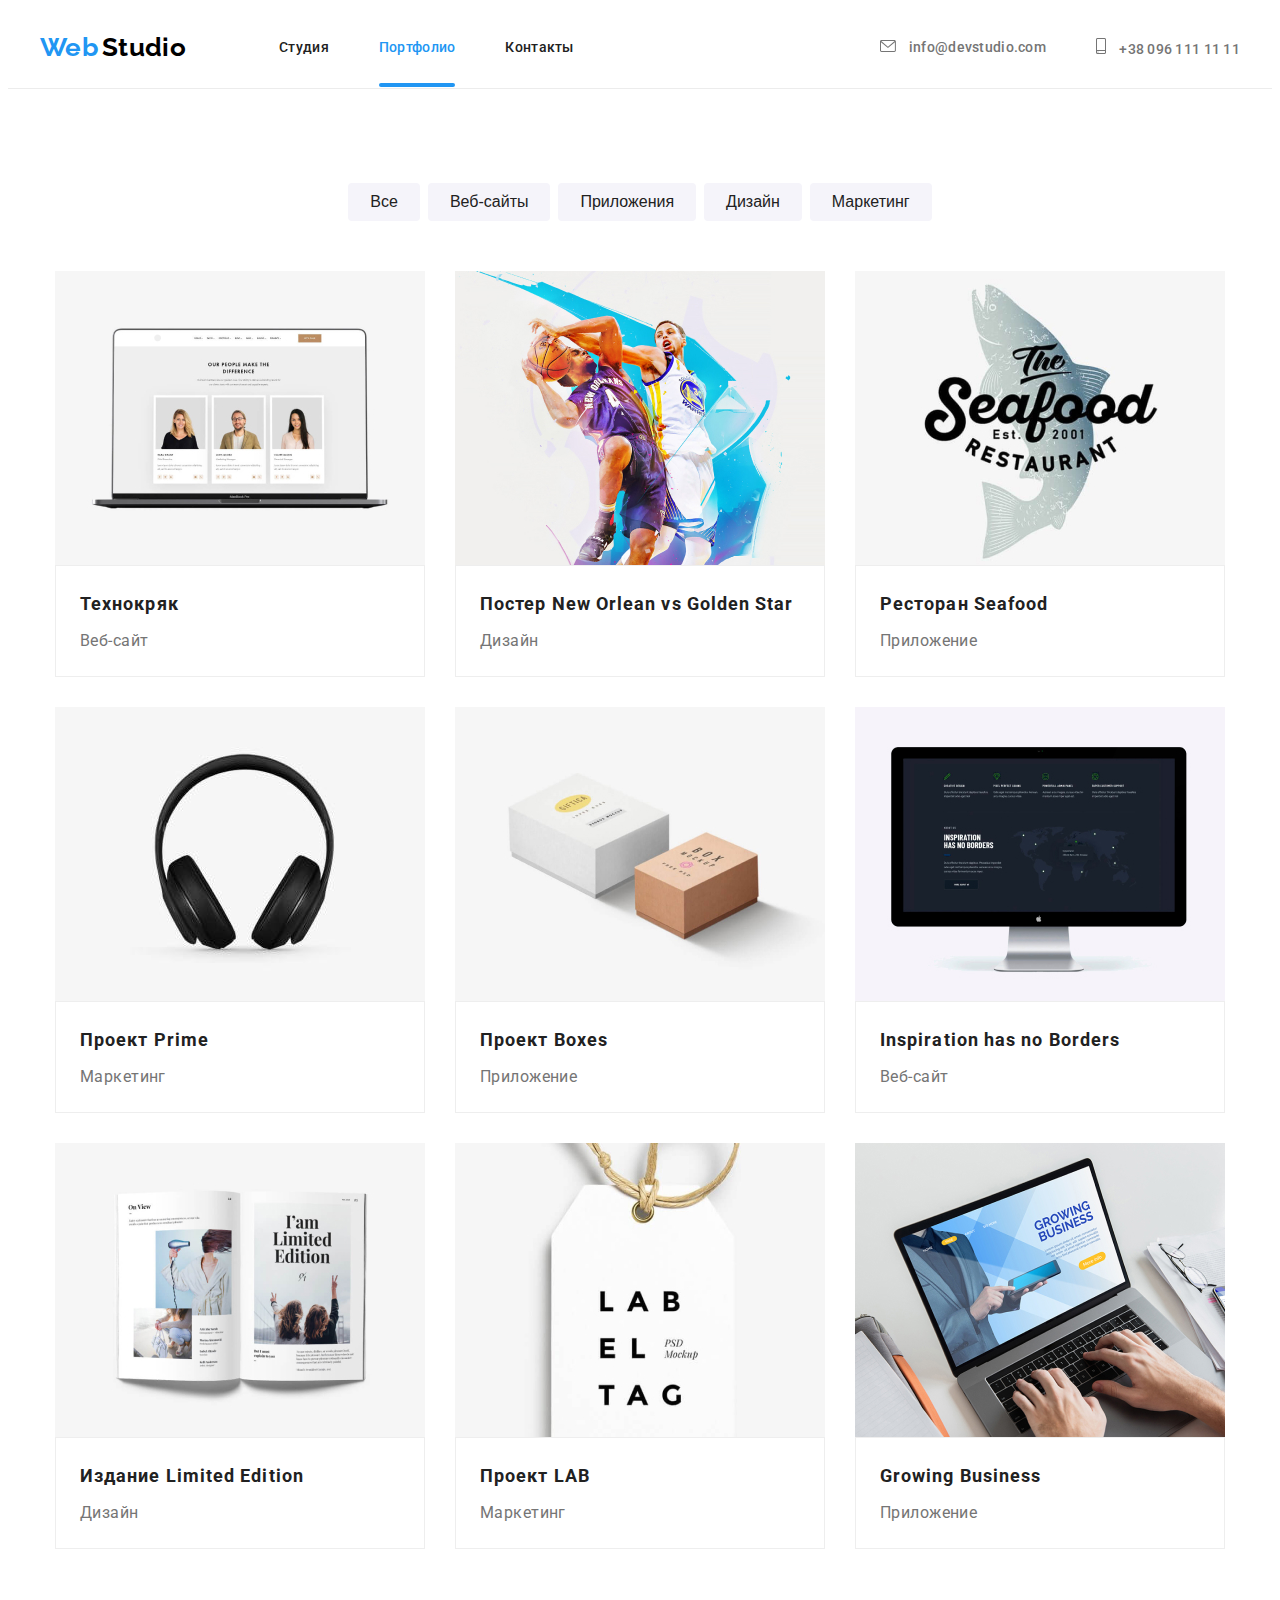
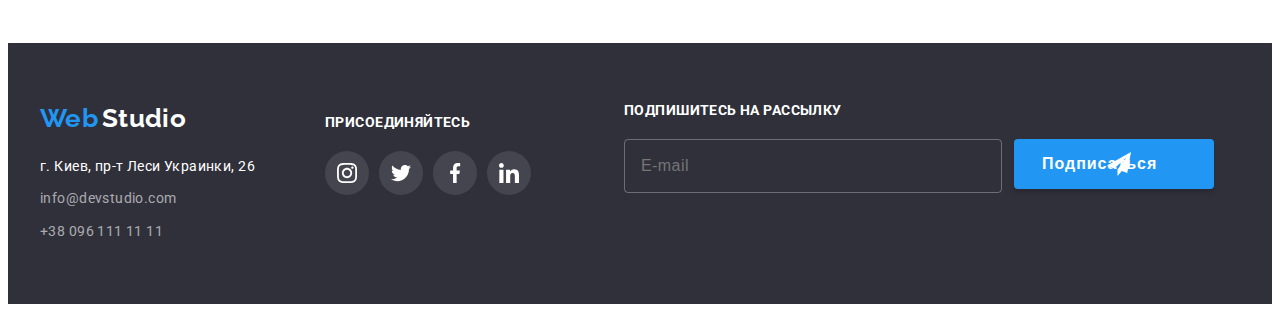
==== commit 253cebfb: "rename portfolio bem" ====
--- a/portfolio.html
+++ b/portfolio.html
@@ -16,7 +16,7 @@
     <link rel="stylesheet" href="./css/styles.css">
 </head>
 <body>
-    <header class="header">
+    <header class="header header-portfolio">
         <div class="container site-nav-flex">
             <nav class="nav">
                 <a class="nav-logo" href="./index.html">
@@ -58,146 +58,166 @@
         </div>
     </header>
 
-    <main class="main-bgd">
-        <section class="section-portfolio">
+    <main>
+        <section class="portfolio">
             <div class="container">
                 <h1 class="visually-hidden">Наше Портфолио</h1>
-                    <ul class="button-list list">
-                        <li class="button-item"><button type="button" class="button secondary-btn link">Все</button></li>
-                        <li class="button-item"><button type="button" class="button secondary-btn link">Веб-сайты</button></li>
-                        <li class="button-item"><button type="button" class="button secondary-btn link">Приложения</button></li>
-                        <li class="button-item"><button type="button" class="button secondary-btn link">Дизайн</button></li>
-                        <li class="button-item"><button type="button" class="button secondary-btn link">Маркетинг</button></li>
-                    </ul>
-                
-                    <ul class="project-list list">
-                        <li class="portfolio-item">
-                            <div class="portfolio-text-wrap">
-                                <img src="./images/portrets.jpg" alt="портреты людей на ноутбуке" width="370">
-                                <p class="portfolio-top-text">Ресурс предлагает комплексные предложения с разным уровнем функционала и сервисов. Все это
-                                    позволит посетителю получить
-                                    исчерпывающие сведения о компании или частном лице.</p>
-                            </div>
-                            
-                            <div class="portfolio-item-wrap">
-                            <h2 class="project-title">Технокряк</h2>
-                            <p class="project-text">Веб-сайт</p>
-                            </div>
-                        </li>
-                
-                        <li class="portfolio-item">
-                            <div class="portfolio-text-wrap">
-                                <img src="./images/basketball.jpg" alt="два баскетболиста" width="370">
-                                <p class="portfolio-top-text">Ресурс предлагает комплексные предложения с разным уровнем функционала и сервисов. Все это
-                                    позволит посетителю получить
-                                    исчерпывающие сведения о компании или частном лице.</p>
-                            </div>
-                            
-                            <div class="portfolio-item-wrap">
-                            <h2 class="project-title">Постер New Orlean vs Golden Star</h2>
-                            <p class="project-text">Дизайн</p>
-                            </div>
-                        </li>
-                
-                        <li class="portfolio-item">
-                            <div class="portfolio-text-wrap">
+                <ul class="portfolio-list list">
+                    <li class="portfolio-list__item">
+                        <button type="button" 
+                        class="button portfolio-list__secondary-btn link">Все
+                        </button>
+                    </li>
+                    <li class="portfolio-list__item">
+                        <button type="button" 
+                        class="button portfolio-list__secondary-btn link">Веб-сайты
+                        </button>
+                    </li>
+                    <li class="portfolio-list__item">
+                        <button type="button" 
+                        class="button portfolio-list__secondary-btn link">Приложения
+                        </button>
+                    </li>
+                    <li class="portfolio-list__item">
+                        <button type="button" 
+                        class="button portfolio-list__secondary-btn link">Дизайн
+                        </button>
+                    </li>
+                    <li class="portfolio-list__item">
+                        <button type="button" 
+                        class="button portfolio-list__secondary-btn link">Маркетинг
+                        </button>
+                    </li>
+                </ul>
+                <!-- PROJECT___ -->
+                <ul class="project-list list">
+                    <li class="project-list__item">
+                        <div class="project-list__text-wrap">
+                            <img src="./images/portrets.jpg" alt="портреты людей на ноутбуке" width="370">
+                            <p class="project-list__top-text">Ресурс предлагает комплексные предложения с разным уровнем функционала и сервисов. Все это
+                                    позволит посетителю получить
+                                    исчерпывающие сведения о компании или частном лице.</p>
+                        </div>
+                            
+                        <div class="project-list__item-wrap">
+                        <h2 class="project-list__title">Технокряк</h2>
+                        <p class="project-list__text">Веб-сайт</p>
+                        </div>
+                    </li>
+                
+                    <li class="project-list__item">
+                        <div class="project-list__text-wrap">
+                            <img src="./images/basketball.jpg" alt="два баскетболиста" width="370">
+                            <p class="project-list__top-text">Ресурс предлагает комплексные предложения с разным уровнем функционала и сервисов. Все это
+                                    позволит посетителю получить
+                                    исчерпывающие сведения о компании или частном лице.</p>
+                        </div>
+                            
+                        <div class="project-list__item-wrap">
+                        <h2 class="project-list__title">Постер New Orlean vs Golden Star</h2>
+                        <p class="project-list__text">Дизайн</p>
+                        </div>
+                    </li>
+                
+                        <li class="project-list__item">
+                            <div class="project-list__text-wrap">
                                 <img src="./images/seafood.jpg" alt="надпись морская еда" width="370">
-                                <p class="portfolio-top-text">Ресурс предлагает комплексные предложения с разным уровнем функционала и сервисов. Все это
-                                    позволит посетителю получить
-                                    исчерпывающие сведения о компании или частном лице.</p>
-                            </div>
-                            
-                            <div class="portfolio-item-wrap">
-                            <h2 class="project-title">Ресторан Seafood</h2>
-                            <p class="project-text">Приложение</p>
-                            </div>
-                        </li>
-                
-                        <li class="portfolio-item">
-                            <div class="portfolio-text-wrap">
+                                <p class="project-list__top-text">Ресурс предлагает комплексные предложения с разным уровнем функционала и сервисов. Все это
+                                    позволит посетителю получить
+                                    исчерпывающие сведения о компании или частном лице.</p>
+                            </div>
+                            
+                            <div class="project-list__item-wrap">
+                            <h2 class="project-list__title">Ресторан Seafood</h2>
+                            <p class="project-list__text">Приложение</p>
+                            </div>
+                        </li>
+                
+                        <li class="project-list__item">
+                            <div class="project-list__text-wrap">
                                 <img src="./images/headphones.jpg" alt="наушники" width="370">
-                                <p class="portfolio-top-text">Ресурс предлагает комплексные предложения с разным уровнем функционала и сервисов. Все это
-                                    позволит посетителю получить
-                                    исчерпывающие сведения о компании или частном лице.</p>
-                            </div>
-                            
-                            <div class="portfolio-item-wrap">
-                            <h2 class="project-title">Проект Prime</h2>
-                            <p class="project-text">Маркетинг</p>
-                            </div>
-                        </li>
-                
-                        <li class="portfolio-item">
-                            <div class="portfolio-text-wrap">
+                                <p class="project-list__top-text">Ресурс предлагает комплексные предложения с разным уровнем функционала и сервисов. Все это
+                                    позволит посетителю получить
+                                    исчерпывающие сведения о компании или частном лице.</p>
+                            </div>
+                            
+                            <div class="project-list__item-wrap">
+                            <h2 class="project-list__title">Проект Prime</h2>
+                            <p class="project-list__text">Маркетинг</p>
+                            </div>
+                        </li>
+                
+                        <li class="project-list__item">
+                            <div class="project-list__text-wrap">
                                 <img src="./images/boxes.jpg" alt="две картонные коробки" width="370">
-                                <p class="portfolio-top-text">Ресурс предлагает комплексные предложения с разным уровнем функционала и сервисов. Все это
-                                    позволит посетителю получить
-                                    исчерпывающие сведения о компании или частном лице.</p>
-                            </div>
-                            
-                            <div class="portfolio-item-wrap">
-                            <h2 class="project-title">Проект Boxes</h2>
-                            <p class="project-text">Приложение</p>
-                            </div>
-                        </li>
-                
-                        <li class="portfolio-item">
-                            <div class="portfolio-text-wrap">
+                                <p class="project-list__top-text">Ресурс предлагает комплексные предложения с разным уровнем функционала и сервисов. Все это
+                                    позволит посетителю получить
+                                    исчерпывающие сведения о компании или частном лице.</p>
+                            </div>
+                            
+                            <div class="project-list__item-wrap">
+                            <h2 class="project-list__title">Проект Boxes</h2>
+                            <p class="project-list__text">Приложение</p>
+                            </div>
+                        </li>
+                
+                        <li class="project-list__item">
+                            <div class="project-list__text-wrap">
                                 <img src="./images/aple.jpg" alt="монитор" width="370">
-                                <p class="portfolio-top-text">Ресурс предлагает комплексные предложения с разным уровнем функционала и сервисов. Все это
-                                    позволит посетителю получить
-                                    исчерпывающие сведения о компании или частном лице.</p>
-                            </div>
-                            
-                            <div class="portfolio-item-wrap">
-                            <h2 class="project-title">Inspiration has no Borders</h2>
-                            <p class="project-text">Веб-сайт</p>
-                            </div>
-                        </li>
-                
-                        <li class="portfolio-item">
-                            <div class="portfolio-text-wrap">
+                                <p class="project-list__top-text">Ресурс предлагает комплексные предложения с разным уровнем функционала и сервисов. Все это
+                                    позволит посетителю получить
+                                    исчерпывающие сведения о компании или частном лице.</p>
+                            </div>
+                            
+                            <div class="project-list__item-wrap">
+                            <h2 class="project-list__title">Inspiration has no Borders</h2>
+                            <p class="project-list__text">Веб-сайт</p>
+                            </div>
+                        </li>
+                
+                        <li class="project-list__item">
+                            <div class="project-list__text-wrap">
                                 <img src="./images/book.jpg" alt="раскрытая книга" width="370">
-                                <p class="portfolio-top-text">Ресурс предлагает комплексные предложения с разным уровнем функционала и сервисов. Все это
-                                    позволит посетителю получить
-                                    исчерпывающие сведения о компании или частном лице.</p>
-                            </div>
-                            
-                            <div class="portfolio-item-wrap">
-                            <h2 class="project-title">Издание Limited Edition</h2>
-                            <p class="project-text">Дизайн</p>
-                            </div>
-                        </li>
-                
-                        <li class="portfolio-item">
-                            <div class="portfolio-text-wrap">
+                                <p class="project-list__top-text">Ресурс предлагает комплексные предложения с разным уровнем функционала и сервисов. Все это
+                                    позволит посетителю получить
+                                    исчерпывающие сведения о компании или частном лице.</p>
+                            </div>
+                            
+                            <div class="project-list__item-wrap">
+                            <h2 class="project-list__title">Издание Limited Edition</h2>
+                            <p class="project-list__text">Дизайн</p>
+                            </div>
+                        </li>
+                
+                        <li class="project-list__item">
+                            <div class="project-list__text-wrap">
                                 <img src="./images/label.jpg" alt="лейбл етикетка" width="370">
-                                <p class="portfolio-top-text">Ресурс предлагает комплексные предложения с разным уровнем функционала и сервисов. Все это
-                                    позволит посетителю получить
-                                    исчерпывающие сведения о компании или частном лице.</p>
-                            </div>
-                            
-                            <div class="portfolio-item-wrap">
-                            <h2 class="project-title">Проект LAB</h2>
-                            <p class="project-text">Маркетинг</p>
-                            </div>
-                        </li>
-                
-                        <li class="portfolio-item">
-                            <div class="portfolio-text-wrap">
+                                <p class="project-list__top-text">Ресурс предлагает комплексные предложения с разным уровнем функционала и сервисов. Все это
+                                    позволит посетителю получить
+                                    исчерпывающие сведения о компании или частном лице.</p>
+                            </div>
+                            
+                            <div class="project-list__item-wrap">
+                            <h2 class="project-list__title">Проект LAB</h2>
+                            <p class="project-list__text">Маркетинг</p>
+                            </div>
+                        </li>
+                
+                        <li class="project-list__item">
+                            <div class="project-list__text-wrap">
                                 <img src="./images/laptop.jpg" alt="ноутбук" width="370">
-                                <p class="portfolio-top-text">Ресурс предлагает комплексные предложения с разным уровнем функционала и сервисов. Все это
-                                    позволит посетителю получить
-                                    исчерпывающие сведения о компании или частном лице.</p>
-                            </div>
-                            
-                            <div class="portfolio-item-wrap">
-                            <h2 class="project-title">Growing Business</h2>
-                            <p class="project-text">Приложение</p>
-                            </div>
-                        </li>
-                
-                    </ul>
+                                <p class="project-list__top-text">Ресурс предлагает комплексные предложения с разным уровнем функционала и сервисов. Все это
+                                    позволит посетителю получить
+                                    исчерпывающие сведения о компании или частном лице.</p>
+                            </div>
+                            
+                            <div class="project-list__item-wrap">
+                            <h2 class="project-list__title">Growing Business</h2>
+                            <p class="project-list__text">Приложение</p>
+                            </div>
+                        </li>
+                
+                </ul>
             </div>
         </section>
 
@@ -205,61 +225,72 @@
 
 <footer class="footer">
     <div class="container">
-        <div class="footer-aal">
+        <div class="footer-all">
             <div class="footer-box">
-                <a class="logo-footer" href="./index.html"> <span class="web">Web</span><span
-                        class="studio">Studio</span>
+                <a class="footer-logo" href="./index.html">
+                    <span class="footer-logo__web">Web</span>
+                    <span class="footer-logo__studio">Studio</span>
                 </a>
-                <ul class="site-contacts contakts-footer list">
-                    <li class="foter-item"><a href="address:https://goo.gl/maps/EMwPWQ2nmu3G9indA"
-                            class="address link-footer">г. Киев, пр-т Леси
+                <ul class="footer-contacts list">
+                    <li class="footer-contacts__item">
+                        <a href="address:https://goo.gl/maps/EMwPWQ2nmu3G9indA" class="footer-contacts__address">г.
+                            Киев, пр-т Леси
                             Украинки, 26</a>
                     </li>
-                    <li class="foter-item"><a href="mailto:info@devstudio.com"
-                            class="mailto link-footer">info@devstudio.com</a></li>
-                    <li class="foter-item"><a href="tel:+380961111111" class="tel link-footer">+38 096 111 11 11</a>
+                    <li class="footer-contacts__item">
+                        <a href="mailto:info@devstudio.com" class="footer-contacts__mailto">info@devstudio.com</a>
+                    </li>
+                    <li class="footer-contacts__item">
+                        <a href="tel:+380961111111" class="footer-contacts__tel">+38 096 111 11 11</a>
                     </li>
                 </ul>
             </div>
             <div class="join-box">
                 <p class="join-title">присоединяйтесь</p>
                 <ul class="join-list list">
-                    <li class="join-item">
-                        <a href="" class="join-link"><svg class="join-icon" width="20" height="20">
+                    <li class="join-list__item">
+                        <a href="" class="join-list__link">
+                            <svg class="join-list__icon" width="20" height="20">
                                 <use href="./images/symbol-defs.svg#icon-instagram"></use>
                             </svg>
                         </a>
                     </li>
-                    <li class="join-item">
-                        <a href="" class="join-link"><svg class="join-icon" width="20" height="20">
+                    <li class="join-list__item">
+                        <a href="" class="join-list__link">
+                            <svg class="join-list__icon" width="20" height="20">
                                 <use href="./images/symbol-defs.svg#icon-twitter"></use>
                             </svg>
                         </a>
                     </li>
-                    <li class="join-item">
-                        <a href="" class="join-link"><svg class="join-icon" width="20" height="20">
+                    <li class="join-list__item">
+                        <a href="" class="join-list__link">
+                            <svg class="join-list__icon" width="20" height="20">
                                 <use href="./images/symbol-defs.svg#icon-facebook"></use>
                             </svg>
                         </a>
                     </li>
-                    <li class="join-item">
-                        <a href="" class="join-link"><svg class="join-icon" width="20" height="20">
+                    <li class="join-list__item">
+                        <a href="" class="join-list__link">
+                            <svg class="join-list__icon" width="20" height="20">
                                 <use href="./images/symbol-defs.svg#icon-linkedin"></use>
                             </svg>
                         </a>
                     </li>
                 </ul>
             </div>
-            <div class="input-email-wrap">
-                <p class="text-footer">Подпишитесь на рассылку</p>
-                <input class="input-email" type="email" name="email" placeholder="E-mail">
-                <button type="button" class="btn-email">
+
+            <!-- ____subscribe_______________ -->
+            <div class="subscribe">
+                <p class="subscribe__text">Подпишитесь на рассылку</p>
+                <input class="subscribe__input-email" type="email" name="email" placeholder="E-mail">
+                <button class="subscribe__btn" type="button">
                     Подписаться
-                    <svg class="svg-email" width="24" height="24">
+                    <svg class="subscribe__svg-email" width="24" height="24">
                         <use href="./images/symbol-defs.svg#icon-icon-send-1"></use>
                     </svg>
                 </button>
             </div>
+
         </div>
     </div>
 </footer>
--- a/css/styles.css
+++ b/css/styles.css
@@ -215,7 +215,7 @@
   background-position: center;
 }
 
-.hero-title {
+.hero__title {
   font-weight: 900;
   font-size: 44px;
   line-height: 1.36;
@@ -230,8 +230,7 @@
   margin-bottom: 30px;
 }
 
-.button.primary {
-  display: flex;
+.hero__btn {
   display: block;
 
   align-items: center;
@@ -260,19 +259,19 @@
   padding-bottom: 47px;
 }
 
-.feature .feature-list {
-  display: flex;
-}
-
-.feature-list .feature-item {
+.feature__list {
+  display: flex;
+}
+
+.feature__item {
   width: 270px;
 }
 
-.feature-list .feature-item:not(:last-child) {
+.feature__item:not(:last-child) {
   margin-right: 30px;
 }
 
-.feature-title {
+.feature__title {
   color: var(--title-text-color);
   font-size: 14px;
   font-weight: 700;
@@ -281,11 +280,11 @@
   margin-bottom: 10px;
 }
 
-.feature .text {
+.feature__text {
   line-height: 1.71;
 }
 
-.feature-item-antenna::before {
+.feature__antenna::before {
   display: block;
 
   background: #F5F4FA;
@@ -299,7 +298,7 @@
   background-image: url(../images/antenna\ 1.svg);
 }
 
-.feature-item-clock::before {
+.feature__clock::before {
   display: block;
 
   background: #F5F4FA;
@@ -314,7 +313,7 @@
   background-image: url(../images/clock\ 1.svg);
 }
 
-.feature-item-diagram::before {
+.feature__diagram::before {
   display: block;
 
   background: #F5F4FA;
@@ -329,7 +328,7 @@
   background-image: url(../images/diagram\ 1.svg);
 }
 
-.feature-item-astronaut::before {
+.feature__astronaut::before {
   display: block;
 
   background: #F5F4FA;
@@ -344,7 +343,12 @@
 }
 
 /* ___________________________________WORK____________________________________________ */
-.work-title{
+.work {
+  padding-top: 47px;
+  padding-bottom: 94px;
+}
+
+.work__title{
   font-weight: 700;
   font-size: 36px;
   line-height: 1.17;
@@ -356,27 +360,23 @@
   margin-bottom: 50px;
 }
 
-.work {
-  padding-top: 47px;
-  padding-bottom: 94px;
-}
-
-.work-list {
+.work__list {
   display: flex;
   justify-content: center;
 }
 
-.work-item:not(:last-child) {
+
+
+/* ___________________WORK-HIDDEN (полупрозрачні підложки під фото)_______________ */
+.work__item:not(:last-child) {
   margin-right: 30px;
-}
-
-/* ___________________WORK-HIDDEN (полупрозрачні підложки під фото)_______________ */
-
-.hidden-img {
+}  
+
+.work__hidden-img {
   position: relative;
 }
 
-.hidden-work {
+.work__hidden {
   position: absolute;
   display: flex;
   align-items: center;
@@ -390,7 +390,7 @@
   background-color: rgba(47, 48, 58, 0.8);
 }
 
-.hidden-img .work-text {
+.work__text {
   font-weight: 700;
   font-size: 14px;
   line-height: 1.14;
@@ -408,7 +408,7 @@
   padding-bottom: 94px;
 }
 
-.team-title {
+.team__title {
   color: var(--title-text-color);
   font-weight: 700;
   font-size: 36px;
@@ -417,11 +417,11 @@
   margin-bottom: 50px;
 }
 
-.team .team-list {
-  display: flex;
-}
-
-.team-list .team-item {
+.team__list {
+  display: flex;
+}
+
+.team__item {
   text-align: center;
   height: 428px;
 
@@ -431,21 +431,21 @@
     0px 1px 1px rgba(0, 0, 0, 0.14),
     0px 2px 1px rgba(0, 0, 0, 0.2);
 }
-
-.team-item:not(:last-child) {
+.team__item:not(:last-child) {
   margin-right: 30px;
 }
 
- .team-img {
+.team__img {
   display: block;
 }
 
-.team-list .team-content {
+.team__content {
   padding-top: 30px;
   padding-bottom: 16px;
-}
-
-.team-item .team-item-title {
+  font-size: 16px;
+  line-height: 1.19;
+}
+.team__title-name {
   color: var(--title-text-color);
   font-weight: 500;
   font-size: 16px;
@@ -453,23 +453,27 @@
   margin-bottom: 10px;
 }
 
-.team-list .team-content {
-  font-size: 16px;
-  line-height: 1.19;
+.team__text {
+font-size: 16px;
+line-height: 1.19;
+text-align: center;
+letter-spacing: 0.03em;
+
+color: var(--primary-text-color);
 }
 
 /* _______TEAM-SOCIALS-ICONS (іконки соц-сітей)_____________ */
 
-.team-list .team-social-list {
+.team__social-list {
   display: flex;
   justify-content: center;
 }
 
-.team-item-soc:not(:last-child) {
+.team__item-soc:not(:last-child) {
   margin-right: 10px;
 }
 
-.team-social-list .team-icon-link {
+.team__icon-link {
 width: 44px;
 height: 44px;
 display: flex;
@@ -483,14 +487,14 @@
 background-color 250ms cubic-bezier(0.4, 0, 0.2, 1);
 }
 
-.team-icon-link .team-icon {
+.team__icon {
   width: 20px;
   height: 20px;
   fill: currentColor;
 }
 
-.team-icon-link:hover,
-.team-icon-link:focus {
+.team__icon-link:hover,
+.team__icon-link:focus {
   background-color: #2196f3;
   color: var(--header-bg-color);
 }
@@ -502,7 +506,7 @@
   padding-bottom: 94px;
 }
 
-.clients .clients-title {
+.clients__title {
   font-weight: 700;
   font-size: 36px;
   line-height: 1.17;
@@ -512,21 +516,21 @@
   color: var(--title-text-color);
 }
 
-.clients .clients-list {
+.clients__list {
   display: flex;
   justify-content: center;
 }
 
-.clients-list .clients-item-icon {
+.clients__item-icon {
   width: 170px;
   height: 92px;
 }
 
-.clients-list .clients-item-icon:not(:last-child) {
+.clients__item-icon:not(:last-child) {
   margin-right: 30px;
 }
 
-.clients-list .clients-link {
+.clients__link {
   display: flex;
   justify-content: center;
   align-items: center;
@@ -541,14 +545,14 @@
   border-color 250ms cubic-bezier(0.4, 0, 0.2, 1);
 }
 
-.clients-link .clients-icon {
+.clients__icon {
   width: 106px;
   height: 60px;
   fill: currentColor;
 }
 
-.clients-link:hover,
-.clients-link:focus {
+.clients__link:hover,
+.clients__link:focus {
   color: var(--accent-color);
   border-color: var(--accent-color);
 }
@@ -559,7 +563,13 @@
   padding-bottom: 60px;
   }
 
-.logo-footer .logo-footer__web {
+.footer-all {
+  display: flex;
+  }
+.footer-logo {
+  text-decoration: none;
+}
+.footer-logo__web {
   font-family: Raleway, sans-serif;
   font-weight: 700;
   font-size: 26px;
@@ -569,26 +579,25 @@
   }
   
  
-.logo-footer .logo-footer__studio {
+.footer-logo__studio {
   color: var(--white-text-color);
   font-family: Raleway, sans-serif;
   font-weight: 700;
   font-size: 26px;
   line-height: 1.2;
 }
-.footer .footer-all {
-  display: flex;
-  }
-
-.logo-footer {
-  text-decoration: none;
-}
-
-
 
 /* __________Факт-Адресса-FOOTER____________ */
 /* футер адрес */
-.site-contacts .address {
+.footer-contacts {
+  margin-top: 20px;
+}
+
+.footer-contacts__item:not(:last-child) {
+  margin-bottom: 9px;
+}
+
+.footer-contacts__address {
   color: var(--white-text-color);
   line-height: 1.71;
   text-decoration: none;
@@ -596,13 +605,13 @@
   background-color 250ms cubic-bezier(0.4, 0, 0.2, 1);
 }
 
-.site-contacts .address:hover,
-.site-contacts .address:hover {
+.footer-contacts__address:hover,
+.footer-contacts__address:hover {
   color: var(--accent-color);
 }
 
-.site-contacts .mailto,
-.site-contacts .tel {
+.footer-contacts__mailto,
+.footer-contacts__tel {
   color: rgba(255, 255, 255, 0.6);
   line-height: 1.71;
   text-decoration: none;
@@ -610,24 +619,15 @@
   border-color 250ms cubic-bezier(0.4, 0, 0.2, 1);
 }
 
-.site-contacts .mailto:hover,
-.site-contacts .mailto:focus {
+.footer-contacts__mailto:hover,
+.footer-contacts__mailto:focus {
   color: var(--accent-color);
 }
 
-.site-contacts .tel:hover,
-.site-contacts .tel:focus {
+.footer-contacts__tel:hover,
+.footer-contacts__tel:focus {
   color: var(--accent-color);
 }
-
-.contakts-footer {
-  margin-top: 20px;
-}
-
-.foter-item:not(:last-child) {
-  margin-bottom: 9px;
-}
-
 /* _________________JOIN___FOOTER_______ */
 
 .join-box {
@@ -635,7 +635,7 @@
   margin-top: 12px;
 }
 
-.join-box .join-title {
+.join-title {
   margin-bottom: 20px;
   font-weight: 700;
   font-size: 14px;
@@ -645,19 +645,19 @@
   color: var(--header-bg-color);
 }
 
-.join-box .join-list {
-  display: flex;
-}
-
-.join-item:not(:last-child) {
+.join-list {
+  display: flex;
+}
+
+.join-list__item:not(:last-child) {
   margin-right: 10px;
 }
 
-.join-icon {
+.join-list__icon {
   fill: var(--header-bg-color);
 }
 
-.join-link {
+.join-list__link {
   display: flex;
   justify-content: center;
   align-items: center;
@@ -671,16 +671,16 @@
   background-color 250ms cubic-bezier(0.4, 0, 0.2, 1);
 }
 
-.join-link:hover,
-.join-link:focus {
+.join-list__link:hover,
+.join-list__link:focus {
   background-color: var(--accent-color);
 }
 
-/* __________________Email-btn--footer_________ */
-.input-email-wrap {
+/* __________________Email-btn--footer _________ */
+.subscribe {
   margin-left: 93px;
 }
-.text-footer {
+.subscribe__text {
   font-weight: 700;
   line-height: 1.14;
   letter-spacing: 0.03em;
@@ -690,16 +690,32 @@
   margin-bottom: 20px;
 }
 
-.btn-email {
+.subscribe__input-email {
+  outline: none;
+  padding-left: 16px;
+  height: 50px;
+  width: 358px;
+  border-radius: 4px;
+  border: 1px solid rgba(255, 255, 255, 0.3);
+  font-weight: 400;
+  font-size: 16px;
+  line-height: 1.25;
+  letter-spacing: inherit;
+  
+  background-color: transparent;
+  color: #ffffff;
+}
+
+.subscribe__btn {
   position: absolute;
   width: 200px;
   height: 50px;
 
   font-weight: 700;
   font-size: 16px;
-  line-height:1.88;
+  line-height: 1.88;
   letter-spacing: 0.06em;
-  
+
   color: var(--header-bg-color);
   background: var(--accent-color);
   border: none;
@@ -711,28 +727,16 @@
   padding-left: 28px;
   padding-right: 62px;
   margin-left: 12px;
-}
-.svg-email {
+  
+}
+
+.subscribe__svg-email {
   margin-left: 10px;
   position: absolute;
   top: 50%;
   transform: translateY(-50%);
 }
-.input-email {
-  outline: none;
-  padding-left: 16px;
-  height: 50px;
-  width: 358px;
-  border-radius: 4px;
-  border: 1px solid rgba(255, 255, 255, 0.3);
-  font-weight: 400;
-  font-size: 16px;
-  line-height: 1.25;
-  letter-spacing: inherit;
-  
-  background-color: transparent;
-  color: #ffffff;
-}
+
 /* _____________________СТРАНИЦА portfolio.html_____________________________________*/
 /* HEADER_Pf */
 .header-portfolio {
@@ -740,36 +744,65 @@
 }
 
 /* MAIN */
-.section-portfolio {
+.portfolio {
   padding-top: 94px;
   padding-bottom: 94px;
 }
-
+/* _____________Стилизация кнопок______________  */
+.portfolio-list {
+  display: flex;
+  justify-content: center;
+  margin-bottom: 50px;
+}
+
+.portfolio-list__item:not(:last-child) {
+  margin-right: 8px;
+}
+
+.portfolio-list__secondary-btn {
+  color: var(--title-text-color);
+  background-color: var(--button-bg-color);
+  font-weight: 500;
+  font-size: 16px;
+  line-height: 1.62;
+  border-radius: 4px;
+  border: none;
+  padding: 6px 22px;
+  transition: color 250ms cubic-bezier(0.4, 0, 0.2, 1),
+    background-color 250ms cubic-bezier(0.4, 0, 0.2, 1);
+}
+
+.portfolio-list__secondary-btn:hover,
+.portfolio-list__secondary-btn:focus {
+  color: var(--white-text-color);
+  background-color: var(--accent-color);
+}
+/* __________project__________ */
 .project-list {
   display: flex;
   flex-wrap: wrap;
   justify-content: center;
 }
 
-.portfolio-item {
+.project-list__item {
   margin-right: 30px;
   margin-bottom: 30px;
 }
 
-.portfolio-item:nth-child(3n) {
+.project-list__item:nth-child(3n) {
   margin-right: 0px;
 }
 
-.portfolio-item:nth-last-child(-n + 3) {
+.project-list__item:nth-last-child(-n + 3) {
   margin-bottom: 0px;
 }
 
-.portfolio-text-wrap {
+.project-list__text-wrap {
   position: relative;
   overflow: hidden;
 }
 
-.portfolio-top-text {
+.project-list__top-text {
   position: absolute;
   top: 0;
   left: 0;
@@ -782,16 +815,17 @@
   transform: translateY(100%);
 }
 
-.portfolio-item:hover .portfolio-top-text {
+.project-list__item:hover .project-list__top-text {
   transform: translate(0);
 }
-.portfolio-item-wrap {
+
+.project-list__item-wrap {
   border: 1px solid #EEEEEE;
   box-sizing: border-box;
   padding: 20px 24px;
 }
 
-.project-title {
+.project-list__title {
   color: var(--title-text-color);
   font-weight: 700;
   font-size: 18px;
@@ -800,63 +834,21 @@
   margin-bottom: 4px;
 }
 
-.project-text {
+.project-list__text {
  font-size: 16px;
  line-height: 1.88;
 }
 
 /* ___________SHADOW CARTS */
 
-.project-list .portfolio-item:hover,
-.project-list .portfolio-item:focus {
+.project-list__item:hover,
+.project-list__item:focus {
   box-shadow: 0px 1px 1px rgba(0, 0, 0, 0.12),
   0px 4px 4px rgba(0, 0, 0, 0.06),
   1px 4px 6px rgba(0, 0, 0, 0.16);
 }
 
-/* _____________Стилизация кнопок______________  */
-.button-list {
-  display: flex;
-  justify-content: center;
-  margin-bottom: 50px;
-}
-
-.button {
-  color: var(--white-text-color);
-  background-color: var(--accent-color);
-  font-family: inherit;
-
-  transition: color 250ms cubic-bezier(0.4, 0, 0.2, 1),
-  color 250ms cubic-bezier(0.4, 0, 0.2, 1);
-}
-
-.secondary-btn {
-  color: var(--title-text-color);
-  background-color: var(--button-bg-color);
-  font-weight: 500;
-  font-size: 16px;
-  line-height: 1.62;
-  border-radius: 4px;
-  border: none;
-  padding: 6px 22px;
-
-  transition: color 250ms cubic-bezier(0.4, 0, 0.2, 1),
-  background-color 250ms cubic-bezier(0.4, 0, 0.2, 1);
-  
-}
-
-.button-item:not(:last-child) {
-  margin-right: 8px;
-}
-
-/* ховер и фокус для списка кнопок */
-.list .link:hover,
-.list .link:focus {
-  color: var(--white-text-color);
-  background-color: var(--accent-color);
-}
 /* ___________________MODAL____________________________ */
-
 .backdrop {
   position: fixed;
   top: 0;
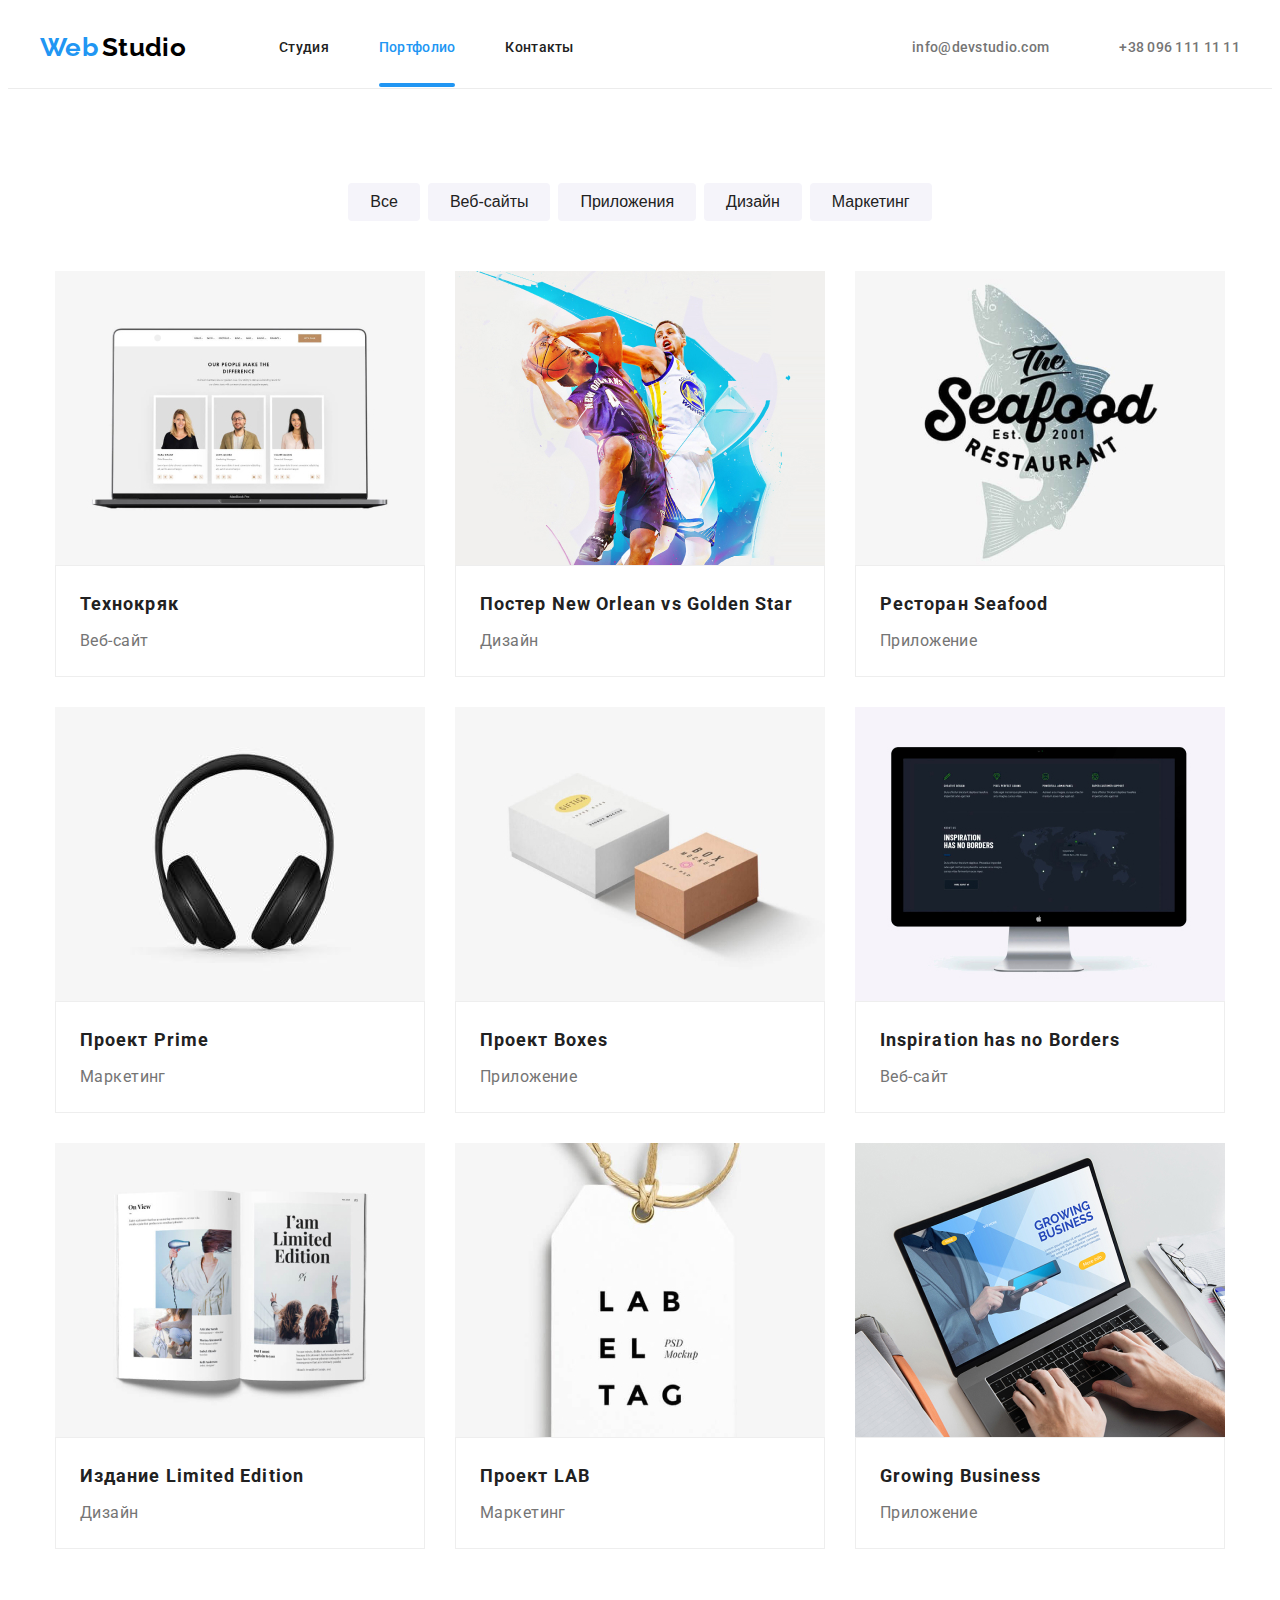
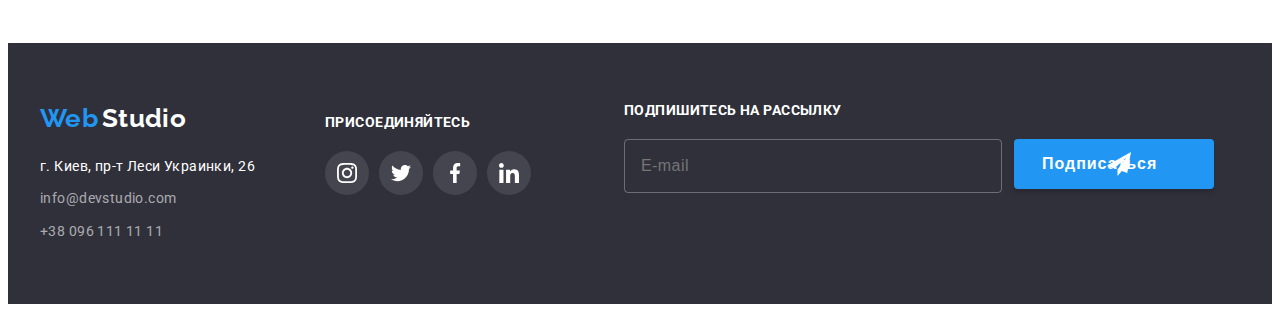
==== commit 82519b03: "sass всего проекта" ====
--- a/portfolio.html
+++ b/portfolio.html
@@ -13,7 +13,7 @@
     <link rel="preconnect" href="https://fonts.gstatic.com" crossorigin>
     <link href="https://fonts.googleapis.com/css2?family=Raleway:wght@700&family=Roboto:wght@400;500;700;900&display=swap"
         rel="stylesheet">
-    <link rel="stylesheet" href="./css/styles.css">
+    <link rel="stylesheet" href="./css/main.min.css">
 </head>
 <body>
     <header class="header header-portfolio">
@@ -65,27 +65,27 @@
                 <ul class="portfolio-list list">
                     <li class="portfolio-list__item">
                         <button type="button" 
-                        class="button portfolio-list__secondary-btn link">Все
-                        </button>
-                    </li>
-                    <li class="portfolio-list__item">
-                        <button type="button" 
-                        class="button portfolio-list__secondary-btn link">Веб-сайты
-                        </button>
-                    </li>
-                    <li class="portfolio-list__item">
-                        <button type="button" 
-                        class="button portfolio-list__secondary-btn link">Приложения
-                        </button>
-                    </li>
-                    <li class="portfolio-list__item">
-                        <button type="button" 
-                        class="button portfolio-list__secondary-btn link">Дизайн
-                        </button>
-                    </li>
-                    <li class="portfolio-list__item">
-                        <button type="button" 
-                        class="button portfolio-list__secondary-btn link">Маркетинг
+                        class="portfolio-list__secondary-btn link">Все
+                        </button>
+                    </li>
+                    <li class="portfolio-list__item">
+                        <button type="button" 
+                        class="portfolio-list__secondary-btn link">Веб-сайты
+                        </button>
+                    </li>
+                    <li class="portfolio-list__item">
+                        <button type="button" 
+                        class="portfolio-list__secondary-btn link">Приложения
+                        </button>
+                    </li>
+                    <li class="portfolio-list__item">
+                        <button type="button" 
+                        class="portfolio-list__secondary-btn link">Дизайн
+                        </button>
+                    </li>
+                    <li class="portfolio-list__item">
+                        <button type="button" 
+                        class="portfolio-list__secondary-btn link">Маркетинг
                         </button>
                     </li>
                 </ul>
--- a/css/main.min.css
+++ b/css/main.min.css
@@ -0,0 +1,3 @@
+:root{--accent-color: #2196f3;--primary-text-color: #757575;--title-text-color: #212121;--primary-bg-color: #e5e5e5;--button-bg-color: #f5f4fa;--white-text-color: #fff;--futter-bg-color: #2f303a;--header-bg-color: #ffffff;--smooth-transitions: transition: color 1000ms cubic-bezier(0.4, 0, 0.2, 1),
+        background-color 1000ms cubic-bezier(0.4, 0, 0.2, 1)}.visually-hidden{position:absolute;white-space:nowrap;width:1px;height:1px;overflow:hidden;border:0;padding:0;clip:rect(0 0 0 0);clip-path:inset(50%);margin:-1px}p,h1,h2,h3,h4,h5,h6{margin:0;padding:0}ul,ol{margin:0;padding:0}button{cursor:pointer}img{display:block}.list{list-style:none}body{background-color:var(--header-bg-color);color:var(--primary-text-color);font-family:Roboto, sans-serif;font-weight:400;font-size:14px;letter-spacing:0.03em}.container{width:1200px;padding-left:15px;padding-right:15px;margin:0 auto}.button{font-weight:700;font-size:16px;line-height:1.88;letter-spacing:0.06em;background-color:var(--accent-color);color:var(--header-bg-color);width:200px;height:50px;border-radius:4px;border:none}.header{padding-top:24px;padding-bottom:25px}.site-nav-flex{display:flex;align-items:center}.nav{display:flex;align-items:center}.nav-logo{text-decoration:none}.nav-logo .nav-logo__web{font-family:Raleway, sans-serif;font-weight:700;font-size:26px;line-height:1.2;color:var(--accent-color)}.nav-logo .nav-logo__studio{font-family:Raleway, sans-serif;font-weight:700;font-size:26px;line-height:1.2;color:#000000}.menu{display:flex;align-items:center;margin-left:93px}.menu__link{font-weight:500;line-height:1.14;letter-spacing:0.02em;text-decoration:none;color:var(--title-text-color);transition:color 250ms cubic-bezier(0.4, 0, 0.2, 1),color 250ms cubic-bezier(0.4, 0, 0.2, 1)}.menu__item:not(:last-child){margin-right:50px}.menu__link:hover,.menu__link:focus{color:var(--accent-color)}.curent{color:var(--accent-color);position:relative}.curent::after{display:block;position:absolute;bottom:-32px;content:"";width:100%;height:4px;background-color:var(--accent-color);border-radius:2px}.contacts{display:flex;align-items:center;margin-left:auto}.contacts__item:not(:last-child){margin-right:50px}.contacts__link{display:flex;font-weight:500;line-height:1.14;letter-spacing:0.02em;text-decoration:none;color:var(--primary-text-color);transition:color 250ms cubic-bezier(0.4, 0, 0.2, 1),color 250ms cubic-bezier(0.4, 0, 0.2, 1)}.contacts__icon-mail{width:16px;height:12px;fill:currentColor;margin-right:10px}.contacts__icon-tel{width:10px;height:16px;fill:currentColor;margin-right:10px}.contacts__link:hover,.contacts__link:focus{color:var(--accent-color)}.hero{background-color:#2f303a;padding-top:200px;padding-bottom:200px;height:600px;max-width:1600px;margin-left:auto;margin-right:auto;background-image:linear-gradient(rgba(47,48,58,0.4), rgba(47,48,58,0.4)),url("../images/bgd-hero.jpg");background-size:cover;background-repeat:no-repeat;background-position:center}.hero__title{font-weight:900;font-size:44px;line-height:1.36;letter-spacing:0.06em;text-transform:uppercase;text-align:center;color:var(--white-text-color);max-width:696px;margin:0 auto;margin-bottom:30px}.hero__btn{display:block;align-items:center;text-align:center;cursor:pointer;margin:0 auto}.feature{padding-top:94px;padding-bottom:47px}.feature-list{display:flex}.feature-list__item{width:270px}.feature-list__item:not(:last-child){margin-right:30px}.feature-list__title{color:var(--title-text-color);font-size:14px;font-weight:700;line-height:1.14;text-transform:uppercase;margin-bottom:10px}.feature-list__text{line-height:1.71}.feature-list__wrap{display:flex;align-items:center;justify-content:center;background:#F5F4FA;border-radius:4px;width:270px;height:120px;margin-bottom:20px}.feature-list__icon{width:70px;height:70px}.work{padding-top:47px;padding-bottom:94px}.work__title{font-weight:700;font-size:36px;line-height:1.17;text-align:center;letter-spacing:0.03em;color:var(--title-text-color);margin-bottom:50px}.work__list{display:flex;justify-content:center}.work__item:not(:last-child){margin-right:30px}.work__hidden-img{position:relative}.work__hidden{position:absolute;display:flex;align-items:center;justify-content:center;width:100%;height:70px;bottom:0;left:0;background-color:rgba(47,48,58,0.8)}.work__text{font-weight:700;font-size:14px;line-height:1.14;text-align:center;letter-spacing:0.03em;text-transform:uppercase;color:var(--header-bg-color)}.team{background-color:#f5f4fa;padding-top:94px;padding-bottom:94px}.team__title{color:var(--title-text-color);font-weight:700;font-size:36px;line-height:1.17;text-align:center;margin-bottom:50px}.team__list{display:flex}.team__item{text-align:center;height:428px;background-color:var(--header-bg-color);border-radius:0px 0px 4px 4px;box-shadow:0px 1px 3px rgba(0,0,0,0.12),0px 1px 1px rgba(0,0,0,0.14),0px 2px 1px rgba(0,0,0,0.2)}.team__item:not(:last-child){margin-right:30px}.team__img{display:block}.team__content{padding-top:30px;padding-bottom:16px;font-size:16px;line-height:1.19}.team__title-name{color:var(--title-text-color);font-weight:500;font-size:16px;line-height:1.19;margin-bottom:10px}.team__text{font-size:16px;line-height:1.19;text-align:center;letter-spacing:0.03em;color:var(--primary-text-color)}.team__social-list{display:flex;justify-content:center}.team__item-soc:not(:last-child){margin-right:10px}.team__icon-link{width:44px;height:44px;display:flex;justify-content:center;align-items:center;border-radius:50%;color:#AFB1B8;background-color:var(--header-bg-color);transition:color 250ms cubic-bezier(0.4, 0, 0.2, 1),background-color 250ms cubic-bezier(0.4, 0, 0.2, 1)}.team__icon{width:20px;height:20px;fill:currentColor}.team__icon-link:hover,.team__icon-link:focus{background-color:#2196f3;color:var(--header-bg-color)}.clients{padding-top:94px;padding-bottom:94px}.clients__title{font-weight:700;font-size:36px;line-height:1.17;letter-spacing:0.03em;margin-bottom:50px;text-align:center;color:var(--title-text-color)}.clients__list{display:flex;justify-content:center}.clients__item-icon{width:170px;height:92px}.clients__item-icon:not(:last-child){margin-right:30px}.clients__link{display:flex;justify-content:center;align-items:center;width:100%;height:100%;border:1px solid #AFB1B8;border-radius:4px;color:#AFB1B8;transition:color 250ms cubic-bezier(0.4, 0, 0.2, 1),border-color 250ms cubic-bezier(0.4, 0, 0.2, 1)}.clients__icon{width:106px;height:60px;fill:currentColor}.clients__link:hover,.clients__link:focus{color:var(--accent-color);border-color:var(--accent-color)}.footer{background-color:var(--futter-bg-color);padding-top:60px;padding-bottom:60px}.footer-all{display:flex}.footer-logo{text-decoration:none}.footer-logo__web{font-family:Raleway, sans-serif;font-weight:700;font-size:26px;line-height:1.2;color:var(--accent-color)}.footer-logo__studio{color:var(--white-text-color);font-family:Raleway, sans-serif;font-weight:700;font-size:26px;line-height:1.2}.footer-contacts{margin-top:20px}.footer-contacts__item:not(:last-child){margin-bottom:9px}.footer-contacts__address{color:var(--white-text-color);line-height:1.71;text-decoration:none;transition:color 250ms cubic-bezier(0.4, 0, 0.2, 1),background-color 250ms cubic-bezier(0.4, 0, 0.2, 1)}.footer-contacts__address:hover,.footer-contacts__address:hover{color:var(--accent-color)}.footer-contacts__mailto,.footer-contacts__tel{color:rgba(255,255,255,0.6);line-height:1.71;text-decoration:none;transition:color 250ms cubic-bezier(0.4, 0, 0.2, 1),border-color 250ms cubic-bezier(0.4, 0, 0.2, 1)}.footer-contacts__mailto:hover,.footer-contacts__mailto:focus{color:var(--accent-color)}.footer-contacts__tel:hover,.footer-contacts__tel:focus{color:var(--accent-color)}.join-box{margin-left:70px;margin-top:12px}.join-title{margin-bottom:20px;font-weight:700;font-size:14px;line-height:1.14;letter-spacing:0.03em;text-transform:uppercase;color:var(--header-bg-color)}.join-list{display:flex}.join-list__item:not(:last-child){margin-right:10px}.join-list__icon{fill:var(--header-bg-color)}.join-list__link{display:flex;justify-content:center;align-items:center;width:44px;height:44px;border-radius:50%;background-color:rgba(255,255,255,0.1);transition:color 250ms cubic-bezier(0.4, 0, 0.2, 1),background-color 250ms cubic-bezier(0.4, 0, 0.2, 1)}.join-list__link:hover,.join-list__link:focus{background-color:var(--accent-color)}.subscribe{margin-left:93px}.subscribe__text{font-weight:700;line-height:1.14;letter-spacing:0.03em;text-transform:uppercase;color:var(--header-bg-color);margin-bottom:20px}.subscribe__input-email{outline:none;padding-left:16px;height:50px;width:358px;border-radius:4px;border:1px solid rgba(255,255,255,0.3);font-weight:400;font-size:16px;line-height:1.25;letter-spacing:inherit;background-color:transparent;color:#ffffff}.subscribe__btn{position:absolute;width:200px;height:50px;font-weight:700;font-size:16px;line-height:1.88;letter-spacing:0.06em;color:var(--header-bg-color);background:var(--accent-color);border:none;box-shadow:0px 4px 4px rgba(0,0,0,0.15);border-radius:4px;padding:0;padding-top:10px;padding-bottom:10px;padding-left:28px;padding-right:62px;margin-left:12px}.subscribe__svg-email{margin-left:10px;position:absolute;top:50%;transform:translateY(-50%)}.header-portfolio{border-bottom:1px solid #ECECEC}.portfolio{padding-top:94px;padding-bottom:94px}.portfolio-list{display:flex;justify-content:center;margin-bottom:50px}.portfolio-list__item:not(:last-child){margin-right:8px}.portfolio-list__secondary-btn{color:var(--title-text-color);background-color:var(--button-bg-color);font-weight:500;font-size:16px;line-height:1.62;border-radius:4px;border:none;padding:6px 22px;transition:color 250ms cubic-bezier(0.4, 0, 0.2, 1),background-color 250ms cubic-bezier(0.4, 0, 0.2, 1)}.portfolio-list__secondary-btn:hover,.portfolio-list__secondary-btn:focus{color:var(--white-text-color);background-color:var(--accent-color)}.project-list{display:flex;flex-wrap:wrap;justify-content:center}.project-list__item{margin-right:30px;margin-bottom:30px}.project-list__item:nth-child(3n){margin-right:0px}.project-list__item:nth-last-child(-n+3){margin-bottom:0px}.project-list__text-wrap{position:relative;overflow:hidden}.project-list__top-text{position:absolute;top:0;left:0;font-size:18px;line-height:1.56;letter-spacing:0.03em;color:var(--header-bg-color);background:rgba(33,150,243,0.9);padding:63px 24px;transform:translateY(100%)}.project-list__item:hover .project-list__top-text{transform:translate(0)}.project-list__item-wrap{border:1px solid #EEEEEE;box-sizing:border-box;padding:20px 24px}.project-list__title{color:var(--title-text-color);font-weight:700;font-size:18px;line-height:2;letter-spacing:0.06em;margin-bottom:4px}.project-list__text{font-size:16px;line-height:1.88}.project-list__item:hover,.project-list__item:focus{box-shadow:0px 1px 1px rgba(0,0,0,0.12),0px 4px 4px rgba(0,0,0,0.06),1px 4px 6px rgba(0,0,0,0.16)}.backdrop{position:fixed;top:0;left:0;width:100%;height:100%;z-index:9;transition:opacity 250ms cubic-bezier(0.4, 0, 0.2, 1);background-color:rgba(0,0,0,0.2)}.backdrop.is-hidden{opacity:0;pointer-events:none}.modal{position:absolute;transform:translate(-50%, -50%) scale(1);top:50%;left:50%;z-index:18;opacity:1;min-width:528px;min-height:581px;box-shadow:0px 1px 3px rgba(0,0,0,0.12),0px 1px 1px rgba(0,0,0,0.14),0px 2px 1px rgba(0,0,0,0.2);border-radius:4px;background-color:#fff;padding:40px}.modal__close-btn{position:absolute;display:flex;align-items:center;justify-content:center;width:30px;height:30px;cursor:pointer;border-radius:50%;border:1px solid rgba(0,0,0,0.1);background-color:transparent;top:10px;right:10px;transition:color 250ms cubic-bezier(0.4, 0, 0.2, 1),fill 250ms cubic-bezier(0.4, 0, 0.2, 1)}.modal__close-btn:hover,.modal__close-btn:focus{fill:var(--accent-color)}.modal__title{font-style:normal;font-weight:700;font-size:20px;line-height:1.15;text-align:center;letter-spacing:0.03em;color:var(--title-text-color);margin-bottom:12px}.modal-form{display:block}.modal-form__field{margin-bottom:10px}.modal-form__input-text{font-size:12px;line-height:1.16;letter-spacing:0.01em}.modal-form__input-wrap{position:relative;margin-top:4px}.modal-form__input{width:100%;height:40px;outline:none;border:1px solid rgba(33,33,33,0.2);box-sizing:border-box;border-radius:4px;padding:0;margin:0;padding-left:42px;transition:border-color 250ms cubic-bezier(0.4, 0, 0.2, 1)}.modal-form__input-icon{position:absolute;left:12px;top:50%;transform:translateY(-50%);transition:color 250ms cubic-bezier(0.4, 0, 0.2, 1),fill 250ms cubic-bezier(0.4, 0, 0.2, 1)}.modal-form__coment{outline:none;width:100%;height:120px;border:1px solid rgba(33,33,33,0.2);box-sizing:border-box;border-radius:4px;margin-bottom:10px;resize:none;margin:0;padding:0;margin-top:4px;padding-left:16px;padding-top:12px;transition:border-color 250ms cubic-bezier(0.4, 0, 0.2, 1)}.modal-form__input:focus+.modal-form__input-icon{fill:#2196f3}.modal-form__input:focus{border-color:var(--accent-color)}.modal-form__coment:focus{border-color:var(--accent-color)}.checkbox{display:flex;justify-content:space-between;margin-top:20px;margin-bottom:30px;margin-left:11px;margin-right:11px}.checkbox__input:checked+.checkbox__label::before{background-color:var(--accent-color);background-image:url(../images/close-check.svg);background-size:contain;background-repeat:no-repeat;background-position:center;border:none;width:15px;height:16px}.checkbox__label{display:flex;align-items:center;font-size:14px;line-height:1.71;letter-spacing:0.03em;color:#757575}.checkbox__label::before{content:'';width:15px;height:16px;border:2px solid #212121;border-radius:2px;display:block;margin-right:9px;transition:color 250ms cubic-bezier(0.4, 0, 0.2, 1),background-color 250ms cubic-bezier(0.4, 0, 0.2, 1)}.checkbox__link{font-size:14px;line-height:1.71;letter-spacing:0.03em;text-decoration-line:underline;color:var(--accent-color)}.btn-submit{margin:0 124px;padding:10px 55px;box-shadow:0px 4px 4px rgba(0,0,0,0.15);cursor:pointer}
+/*# sourceMappingURL=main.min.css.map */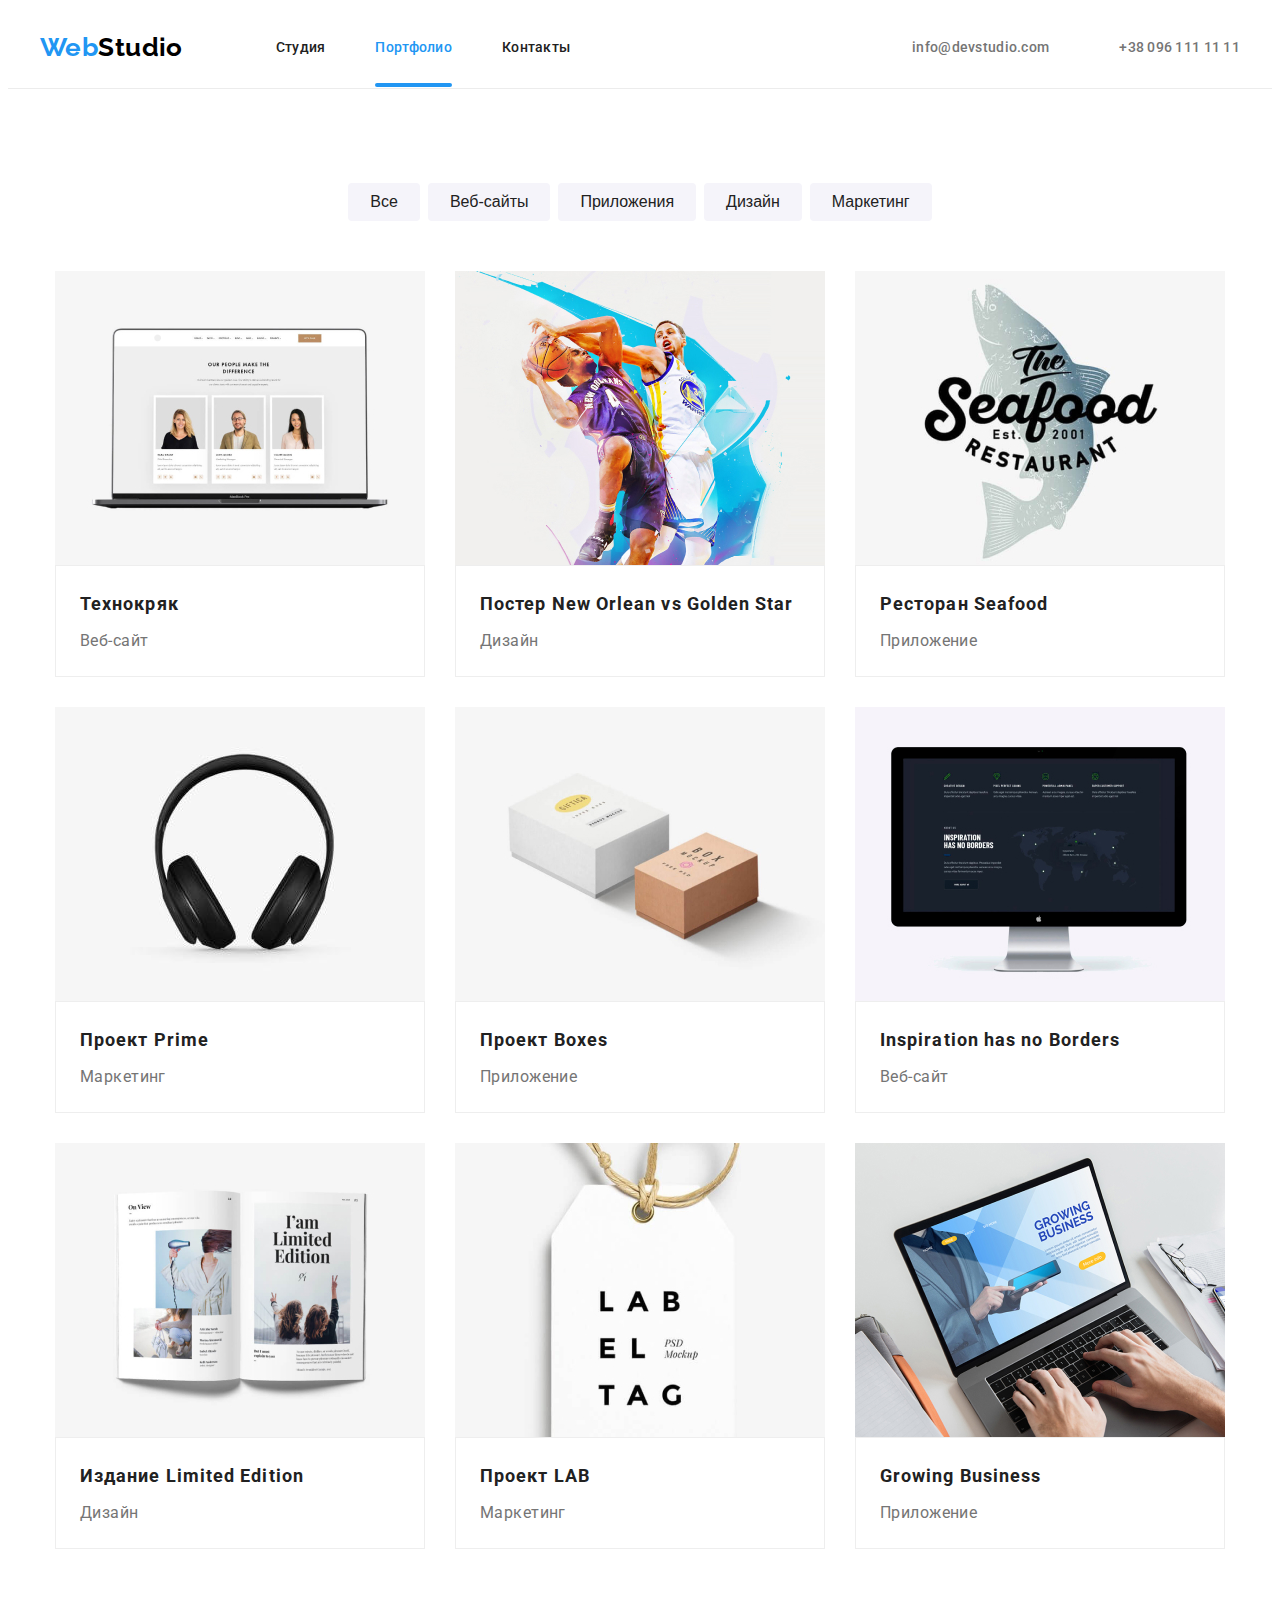
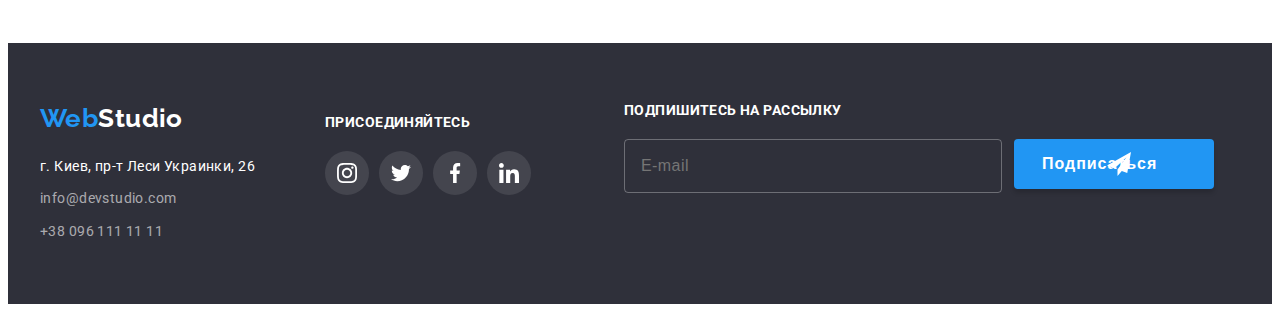
==== commit 9440b59a: "забирає відступ в logo" ====
--- a/portfolio.html
+++ b/portfolio.html
@@ -20,8 +20,7 @@
         <div class="container site-nav-flex">
             <nav class="nav">
                 <a class="nav-logo" href="./index.html">
-                    <span class="nav-logo__web">Web</span>
-                    <span class="nav-logo__studio">Studio</span>
+                    <span class="nav-logo__web">Web</span><span class="nav-logo__studio">Studio</span>
                 </a>
     
                 <ul class="menu list">
@@ -228,8 +227,7 @@
         <div class="footer-all">
             <div class="footer-box">
                 <a class="footer-logo" href="./index.html">
-                    <span class="footer-logo__web">Web</span>
-                    <span class="footer-logo__studio">Studio</span>
+                    <span class="footer-logo__web">Web</span><span class="footer-logo__studio">Studio</span>
                 </a>
                 <ul class="footer-contacts list">
                     <li class="footer-contacts__item">
--- a/css/main.min.css
+++ b/css/main.min.css
@@ -1,3 +1,3 @@
 :root{--accent-color: #2196f3;--primary-text-color: #757575;--title-text-color: #212121;--primary-bg-color: #e5e5e5;--button-bg-color: #f5f4fa;--white-text-color: #fff;--futter-bg-color: #2f303a;--header-bg-color: #ffffff;--smooth-transitions: transition: color 1000ms cubic-bezier(0.4, 0, 0.2, 1),
-        background-color 1000ms cubic-bezier(0.4, 0, 0.2, 1)}.visually-hidden{position:absolute;white-space:nowrap;width:1px;height:1px;overflow:hidden;border:0;padding:0;clip:rect(0 0 0 0);clip-path:inset(50%);margin:-1px}p,h1,h2,h3,h4,h5,h6{margin:0;padding:0}ul,ol{margin:0;padding:0}button{cursor:pointer}img{display:block}.list{list-style:none}body{background-color:var(--header-bg-color);color:var(--primary-text-color);font-family:Roboto, sans-serif;font-weight:400;font-size:14px;letter-spacing:0.03em}.container{width:1200px;padding-left:15px;padding-right:15px;margin:0 auto}.button{font-weight:700;font-size:16px;line-height:1.88;letter-spacing:0.06em;background-color:var(--accent-color);color:var(--header-bg-color);width:200px;height:50px;border-radius:4px;border:none}.header{padding-top:24px;padding-bottom:25px}.site-nav-flex{display:flex;align-items:center}.nav{display:flex;align-items:center}.nav-logo{text-decoration:none}.nav-logo .nav-logo__web{font-family:Raleway, sans-serif;font-weight:700;font-size:26px;line-height:1.2;color:var(--accent-color)}.nav-logo .nav-logo__studio{font-family:Raleway, sans-serif;font-weight:700;font-size:26px;line-height:1.2;color:#000000}.menu{display:flex;align-items:center;margin-left:93px}.menu__link{font-weight:500;line-height:1.14;letter-spacing:0.02em;text-decoration:none;color:var(--title-text-color);transition:color 250ms cubic-bezier(0.4, 0, 0.2, 1),color 250ms cubic-bezier(0.4, 0, 0.2, 1)}.menu__item:not(:last-child){margin-right:50px}.menu__link:hover,.menu__link:focus{color:var(--accent-color)}.curent{color:var(--accent-color);position:relative}.curent::after{display:block;position:absolute;bottom:-32px;content:"";width:100%;height:4px;background-color:var(--accent-color);border-radius:2px}.contacts{display:flex;align-items:center;margin-left:auto}.contacts__item:not(:last-child){margin-right:50px}.contacts__link{display:flex;font-weight:500;line-height:1.14;letter-spacing:0.02em;text-decoration:none;color:var(--primary-text-color);transition:color 250ms cubic-bezier(0.4, 0, 0.2, 1),color 250ms cubic-bezier(0.4, 0, 0.2, 1)}.contacts__icon-mail{width:16px;height:12px;fill:currentColor;margin-right:10px}.contacts__icon-tel{width:10px;height:16px;fill:currentColor;margin-right:10px}.contacts__link:hover,.contacts__link:focus{color:var(--accent-color)}.hero{background-color:#2f303a;padding-top:200px;padding-bottom:200px;height:600px;max-width:1600px;margin-left:auto;margin-right:auto;background-image:linear-gradient(rgba(47,48,58,0.4), rgba(47,48,58,0.4)),url("../images/bgd-hero.jpg");background-size:cover;background-repeat:no-repeat;background-position:center}.hero__title{font-weight:900;font-size:44px;line-height:1.36;letter-spacing:0.06em;text-transform:uppercase;text-align:center;color:var(--white-text-color);max-width:696px;margin:0 auto;margin-bottom:30px}.hero__btn{display:block;align-items:center;text-align:center;cursor:pointer;margin:0 auto}.feature{padding-top:94px;padding-bottom:47px}.feature-list{display:flex}.feature-list__item{width:270px}.feature-list__item:not(:last-child){margin-right:30px}.feature-list__title{color:var(--title-text-color);font-size:14px;font-weight:700;line-height:1.14;text-transform:uppercase;margin-bottom:10px}.feature-list__text{line-height:1.71}.feature-list__wrap{display:flex;align-items:center;justify-content:center;background:#F5F4FA;border-radius:4px;width:270px;height:120px;margin-bottom:20px}.feature-list__icon{width:70px;height:70px}.work{padding-top:47px;padding-bottom:94px}.work__title{font-weight:700;font-size:36px;line-height:1.17;text-align:center;letter-spacing:0.03em;color:var(--title-text-color);margin-bottom:50px}.work__list{display:flex;justify-content:center}.work__item:not(:last-child){margin-right:30px}.work__hidden-img{position:relative}.work__hidden{position:absolute;display:flex;align-items:center;justify-content:center;width:100%;height:70px;bottom:0;left:0;background-color:rgba(47,48,58,0.8)}.work__text{font-weight:700;font-size:14px;line-height:1.14;text-align:center;letter-spacing:0.03em;text-transform:uppercase;color:var(--header-bg-color)}.team{background-color:#f5f4fa;padding-top:94px;padding-bottom:94px}.team__title{color:var(--title-text-color);font-weight:700;font-size:36px;line-height:1.17;text-align:center;margin-bottom:50px}.team__list{display:flex}.team__item{text-align:center;height:428px;background-color:var(--header-bg-color);border-radius:0px 0px 4px 4px;box-shadow:0px 1px 3px rgba(0,0,0,0.12),0px 1px 1px rgba(0,0,0,0.14),0px 2px 1px rgba(0,0,0,0.2)}.team__item:not(:last-child){margin-right:30px}.team__img{display:block}.team__content{padding-top:30px;padding-bottom:16px;font-size:16px;line-height:1.19}.team__title-name{color:var(--title-text-color);font-weight:500;font-size:16px;line-height:1.19;margin-bottom:10px}.team__text{font-size:16px;line-height:1.19;text-align:center;letter-spacing:0.03em;color:var(--primary-text-color)}.team__social-list{display:flex;justify-content:center}.team__item-soc:not(:last-child){margin-right:10px}.team__icon-link{width:44px;height:44px;display:flex;justify-content:center;align-items:center;border-radius:50%;color:#AFB1B8;background-color:var(--header-bg-color);transition:color 250ms cubic-bezier(0.4, 0, 0.2, 1),background-color 250ms cubic-bezier(0.4, 0, 0.2, 1)}.team__icon{width:20px;height:20px;fill:currentColor}.team__icon-link:hover,.team__icon-link:focus{background-color:#2196f3;color:var(--header-bg-color)}.clients{padding-top:94px;padding-bottom:94px}.clients__title{font-weight:700;font-size:36px;line-height:1.17;letter-spacing:0.03em;margin-bottom:50px;text-align:center;color:var(--title-text-color)}.clients__list{display:flex;justify-content:center}.clients__item-icon{width:170px;height:92px}.clients__item-icon:not(:last-child){margin-right:30px}.clients__link{display:flex;justify-content:center;align-items:center;width:100%;height:100%;border:1px solid #AFB1B8;border-radius:4px;color:#AFB1B8;transition:color 250ms cubic-bezier(0.4, 0, 0.2, 1),border-color 250ms cubic-bezier(0.4, 0, 0.2, 1)}.clients__icon{width:106px;height:60px;fill:currentColor}.clients__link:hover,.clients__link:focus{color:var(--accent-color);border-color:var(--accent-color)}.footer{background-color:var(--futter-bg-color);padding-top:60px;padding-bottom:60px}.footer-all{display:flex}.footer-logo{text-decoration:none}.footer-logo__web{font-family:Raleway, sans-serif;font-weight:700;font-size:26px;line-height:1.2;color:var(--accent-color)}.footer-logo__studio{color:var(--white-text-color);font-family:Raleway, sans-serif;font-weight:700;font-size:26px;line-height:1.2}.footer-contacts{margin-top:20px}.footer-contacts__item:not(:last-child){margin-bottom:9px}.footer-contacts__address{color:var(--white-text-color);line-height:1.71;text-decoration:none;transition:color 250ms cubic-bezier(0.4, 0, 0.2, 1),background-color 250ms cubic-bezier(0.4, 0, 0.2, 1)}.footer-contacts__address:hover,.footer-contacts__address:hover{color:var(--accent-color)}.footer-contacts__mailto,.footer-contacts__tel{color:rgba(255,255,255,0.6);line-height:1.71;text-decoration:none;transition:color 250ms cubic-bezier(0.4, 0, 0.2, 1),border-color 250ms cubic-bezier(0.4, 0, 0.2, 1)}.footer-contacts__mailto:hover,.footer-contacts__mailto:focus{color:var(--accent-color)}.footer-contacts__tel:hover,.footer-contacts__tel:focus{color:var(--accent-color)}.join-box{margin-left:70px;margin-top:12px}.join-title{margin-bottom:20px;font-weight:700;font-size:14px;line-height:1.14;letter-spacing:0.03em;text-transform:uppercase;color:var(--header-bg-color)}.join-list{display:flex}.join-list__item:not(:last-child){margin-right:10px}.join-list__icon{fill:var(--header-bg-color)}.join-list__link{display:flex;justify-content:center;align-items:center;width:44px;height:44px;border-radius:50%;background-color:rgba(255,255,255,0.1);transition:color 250ms cubic-bezier(0.4, 0, 0.2, 1),background-color 250ms cubic-bezier(0.4, 0, 0.2, 1)}.join-list__link:hover,.join-list__link:focus{background-color:var(--accent-color)}.subscribe{margin-left:93px}.subscribe__text{font-weight:700;line-height:1.14;letter-spacing:0.03em;text-transform:uppercase;color:var(--header-bg-color);margin-bottom:20px}.subscribe__input-email{outline:none;padding-left:16px;height:50px;width:358px;border-radius:4px;border:1px solid rgba(255,255,255,0.3);font-weight:400;font-size:16px;line-height:1.25;letter-spacing:inherit;background-color:transparent;color:#ffffff}.subscribe__btn{position:absolute;width:200px;height:50px;font-weight:700;font-size:16px;line-height:1.88;letter-spacing:0.06em;color:var(--header-bg-color);background:var(--accent-color);border:none;box-shadow:0px 4px 4px rgba(0,0,0,0.15);border-radius:4px;padding:0;padding-top:10px;padding-bottom:10px;padding-left:28px;padding-right:62px;margin-left:12px}.subscribe__svg-email{margin-left:10px;position:absolute;top:50%;transform:translateY(-50%)}.header-portfolio{border-bottom:1px solid #ECECEC}.portfolio{padding-top:94px;padding-bottom:94px}.portfolio-list{display:flex;justify-content:center;margin-bottom:50px}.portfolio-list__item:not(:last-child){margin-right:8px}.portfolio-list__secondary-btn{color:var(--title-text-color);background-color:var(--button-bg-color);font-weight:500;font-size:16px;line-height:1.62;border-radius:4px;border:none;padding:6px 22px;transition:color 250ms cubic-bezier(0.4, 0, 0.2, 1),background-color 250ms cubic-bezier(0.4, 0, 0.2, 1)}.portfolio-list__secondary-btn:hover,.portfolio-list__secondary-btn:focus{color:var(--white-text-color);background-color:var(--accent-color)}.project-list{display:flex;flex-wrap:wrap;justify-content:center}.project-list__item{margin-right:30px;margin-bottom:30px}.project-list__item:nth-child(3n){margin-right:0px}.project-list__item:nth-last-child(-n+3){margin-bottom:0px}.project-list__text-wrap{position:relative;overflow:hidden}.project-list__top-text{position:absolute;top:0;left:0;font-size:18px;line-height:1.56;letter-spacing:0.03em;color:var(--header-bg-color);background:rgba(33,150,243,0.9);padding:63px 24px;transform:translateY(100%)}.project-list__item:hover .project-list__top-text{transform:translate(0)}.project-list__item-wrap{border:1px solid #EEEEEE;box-sizing:border-box;padding:20px 24px}.project-list__title{color:var(--title-text-color);font-weight:700;font-size:18px;line-height:2;letter-spacing:0.06em;margin-bottom:4px}.project-list__text{font-size:16px;line-height:1.88}.project-list__item:hover,.project-list__item:focus{box-shadow:0px 1px 1px rgba(0,0,0,0.12),0px 4px 4px rgba(0,0,0,0.06),1px 4px 6px rgba(0,0,0,0.16)}.backdrop{position:fixed;top:0;left:0;width:100%;height:100%;z-index:9;transition:opacity 250ms cubic-bezier(0.4, 0, 0.2, 1);background-color:rgba(0,0,0,0.2)}.backdrop.is-hidden{opacity:0;pointer-events:none}.modal{position:absolute;transform:translate(-50%, -50%) scale(1);top:50%;left:50%;z-index:18;opacity:1;min-width:528px;min-height:581px;box-shadow:0px 1px 3px rgba(0,0,0,0.12),0px 1px 1px rgba(0,0,0,0.14),0px 2px 1px rgba(0,0,0,0.2);border-radius:4px;background-color:#fff;padding:40px}.modal__close-btn{position:absolute;display:flex;align-items:center;justify-content:center;width:30px;height:30px;cursor:pointer;border-radius:50%;border:1px solid rgba(0,0,0,0.1);background-color:transparent;top:10px;right:10px;transition:color 250ms cubic-bezier(0.4, 0, 0.2, 1),fill 250ms cubic-bezier(0.4, 0, 0.2, 1)}.modal__close-btn:hover,.modal__close-btn:focus{fill:var(--accent-color)}.modal__title{font-style:normal;font-weight:700;font-size:20px;line-height:1.15;text-align:center;letter-spacing:0.03em;color:var(--title-text-color);margin-bottom:12px}.modal-form{display:block}.modal-form__field{margin-bottom:10px}.modal-form__input-text{font-size:12px;line-height:1.16;letter-spacing:0.01em}.modal-form__input-wrap{position:relative;margin-top:4px}.modal-form__input{width:100%;height:40px;outline:none;border:1px solid rgba(33,33,33,0.2);box-sizing:border-box;border-radius:4px;padding:0;margin:0;padding-left:42px;transition:border-color 250ms cubic-bezier(0.4, 0, 0.2, 1)}.modal-form__input-icon{position:absolute;left:12px;top:50%;transform:translateY(-50%);transition:color 250ms cubic-bezier(0.4, 0, 0.2, 1),fill 250ms cubic-bezier(0.4, 0, 0.2, 1)}.modal-form__coment{outline:none;width:100%;height:120px;border:1px solid rgba(33,33,33,0.2);box-sizing:border-box;border-radius:4px;margin-bottom:10px;resize:none;margin:0;padding:0;margin-top:4px;padding-left:16px;padding-top:12px;transition:border-color 250ms cubic-bezier(0.4, 0, 0.2, 1)}.modal-form__input:focus+.modal-form__input-icon{fill:#2196f3}.modal-form__input:focus{border-color:var(--accent-color)}.modal-form__coment:focus{border-color:var(--accent-color)}.checkbox{display:flex;justify-content:space-between;margin-top:20px;margin-bottom:30px;margin-left:11px;margin-right:11px}.checkbox__input:checked+.checkbox__label::before{background-color:var(--accent-color);background-image:url(../images/close-check.svg);background-size:contain;background-repeat:no-repeat;background-position:center;border:none;width:15px;height:16px}.checkbox__label{display:flex;align-items:center;font-size:14px;line-height:1.71;letter-spacing:0.03em;color:#757575}.checkbox__label::before{content:'';width:15px;height:16px;border:2px solid #212121;border-radius:2px;display:block;margin-right:9px;transition:color 250ms cubic-bezier(0.4, 0, 0.2, 1),background-color 250ms cubic-bezier(0.4, 0, 0.2, 1)}.checkbox__link{font-size:14px;line-height:1.71;letter-spacing:0.03em;text-decoration-line:underline;color:var(--accent-color)}.btn-submit{margin:0 124px;padding:10px 55px;box-shadow:0px 4px 4px rgba(0,0,0,0.15);cursor:pointer}
+        background-color 1000ms cubic-bezier(0.4, 0, 0.2, 1)}.visually-hidden{position:absolute;white-space:nowrap;width:1px;height:1px;overflow:hidden;border:0;padding:0;clip:rect(0 0 0 0);clip-path:inset(50%);margin:-1px}p,h1,h2,h3,h4,h5,h6{margin:0;padding:0}ul,ol{margin:0;padding:0}button{cursor:pointer}img{display:block}.list{list-style:none}body{background-color:var(--header-bg-color);color:var(--primary-text-color);font-family:Roboto, sans-serif;font-weight:400;font-size:14px;letter-spacing:0.03em}.container{width:1200px;padding-left:15px;padding-right:15px;margin:0 auto}.button{font-weight:700;font-size:16px;line-height:1.88;letter-spacing:0.06em;background-color:var(--accent-color);color:var(--header-bg-color);width:200px;height:50px;border-radius:4px;border:none}.header{padding-top:24px;padding-bottom:25px}.site-nav-flex{display:flex;align-items:center}.nav{display:flex;align-items:center}.nav-logo{text-decoration:none}.nav-logo__web{font-family:Raleway, sans-serif;font-weight:700;font-size:26px;line-height:1.2;color:var(--accent-color)}.nav-logo__studio{font-family:Raleway, sans-serif;font-weight:700;font-size:26px;line-height:1.2;color:#000000}.menu{display:flex;align-items:center;margin-left:93px}.menu__link{font-weight:500;line-height:1.14;letter-spacing:0.02em;text-decoration:none;color:var(--title-text-color);transition:color 250ms cubic-bezier(0.4, 0, 0.2, 1),color 250ms cubic-bezier(0.4, 0, 0.2, 1)}.menu__item:not(:last-child){margin-right:50px}.menu__link:hover,.menu__link:focus{color:var(--accent-color)}.curent{color:var(--accent-color);position:relative}.curent::after{display:block;position:absolute;bottom:-32px;content:"";width:100%;height:4px;background-color:var(--accent-color);border-radius:2px}.contacts{display:flex;align-items:center;margin-left:auto}.contacts__item:not(:last-child){margin-right:50px}.contacts__link{display:flex;font-weight:500;line-height:1.14;letter-spacing:0.02em;text-decoration:none;color:var(--primary-text-color);transition:color 250ms cubic-bezier(0.4, 0, 0.2, 1),color 250ms cubic-bezier(0.4, 0, 0.2, 1)}.contacts__icon-mail{width:16px;height:12px;fill:currentColor;margin-right:10px}.contacts__icon-tel{width:10px;height:16px;fill:currentColor;margin-right:10px}.contacts__link:hover,.contacts__link:focus{color:var(--accent-color)}.hero{background-color:#2f303a;padding-top:200px;padding-bottom:200px;height:600px;max-width:1600px;margin-left:auto;margin-right:auto;background-image:linear-gradient(rgba(47,48,58,0.4), rgba(47,48,58,0.4)),url("../images/bgd-hero.jpg");background-size:cover;background-repeat:no-repeat;background-position:center}.hero__title{font-weight:900;font-size:44px;line-height:1.36;letter-spacing:0.06em;text-transform:uppercase;text-align:center;color:var(--white-text-color);max-width:696px;margin:0 auto;margin-bottom:30px}.hero__btn{display:block;align-items:center;text-align:center;cursor:pointer;margin:0 auto}.feature{padding-top:94px;padding-bottom:47px}.feature-list{display:flex}.feature-list__item{width:270px}.feature-list__item:not(:last-child){margin-right:30px}.feature-list__title{color:var(--title-text-color);font-size:14px;font-weight:700;line-height:1.14;text-transform:uppercase;margin-bottom:10px}.feature-list__text{line-height:1.71}.feature-list__wrap{display:flex;align-items:center;justify-content:center;background:#F5F4FA;border-radius:4px;width:270px;height:120px;margin-bottom:20px}.feature-list__icon{width:70px;height:70px}.work{padding-top:47px;padding-bottom:94px}.work__title{font-weight:700;font-size:36px;line-height:1.17;text-align:center;letter-spacing:0.03em;color:var(--title-text-color);margin-bottom:50px}.work__list{display:flex;justify-content:center}.list-work__item:not(:last-child){margin-right:30px}.list-work__hidden-img{position:relative}.list-work__hidden{position:absolute;display:flex;align-items:center;justify-content:center;width:100%;height:70px;bottom:0;left:0;background-color:rgba(47,48,58,0.8)}.list-work__text{font-weight:700;font-size:14px;line-height:1.14;text-align:center;letter-spacing:0.03em;text-transform:uppercase;color:var(--header-bg-color)}.team{background-color:#f5f4fa;padding-top:94px;padding-bottom:94px}.team__title{color:var(--title-text-color);font-weight:700;font-size:36px;line-height:1.17;text-align:center;margin-bottom:50px}.team__list{display:flex}.team__item{text-align:center;height:428px;background-color:var(--header-bg-color);border-radius:0px 0px 4px 4px;box-shadow:0px 1px 3px rgba(0,0,0,0.12),0px 1px 1px rgba(0,0,0,0.14),0px 2px 1px rgba(0,0,0,0.2)}.team__item:not(:last-child){margin-right:30px}.team__img{display:block}.team__content{padding-top:30px;padding-bottom:16px;font-size:16px;line-height:1.19}.team__title-name{color:var(--title-text-color);font-weight:500;font-size:16px;line-height:1.19;margin-bottom:10px}.team__text{font-size:16px;line-height:1.19;text-align:center;letter-spacing:0.03em;color:var(--primary-text-color)}.team__list-social{display:flex;justify-content:center}.social-list__item-soc:not(:last-child){margin-right:10px}.social-list__icon-link{width:44px;height:44px;display:flex;justify-content:center;align-items:center;border-radius:50%;color:#AFB1B8;background-color:var(--header-bg-color);transition:color 250ms cubic-bezier(0.4, 0, 0.2, 1),background-color 250ms cubic-bezier(0.4, 0, 0.2, 1)}.social-list__icon{width:20px;height:20px;fill:currentColor}.social-list__icon-link:hover,.social-list__icon-link:focus{background-color:#2196f3;color:var(--header-bg-color)}.clients{padding-top:94px;padding-bottom:94px}.clients__title{font-weight:700;font-size:36px;line-height:1.17;letter-spacing:0.03em;margin-bottom:50px;text-align:center;color:var(--title-text-color)}.clients__list{display:flex;justify-content:center}.list-clients__item-icon{width:170px;height:92px}.list-clients__item-icon:not(:last-child){margin-right:30px}.list-clients__link{display:flex;justify-content:center;align-items:center;width:100%;height:100%;border:1px solid #AFB1B8;border-radius:4px;color:#AFB1B8;transition:color 250ms cubic-bezier(0.4, 0, 0.2, 1),border-color 250ms cubic-bezier(0.4, 0, 0.2, 1)}.list-clients__icon{width:106px;height:60px;fill:currentColor}.list-clients__link:hover,.list-clients__link:focus{color:var(--accent-color);border-color:var(--accent-color)}.footer{background-color:var(--futter-bg-color);padding-top:60px;padding-bottom:60px}.footer-all{display:flex}.footer-logo{text-decoration:none}.footer-logo__web{font-family:Raleway, sans-serif;font-weight:700;font-size:26px;line-height:1.2;color:var(--accent-color)}.footer-logo__studio{color:var(--white-text-color);font-family:Raleway, sans-serif;font-weight:700;font-size:26px;line-height:1.2}.footer-contacts{margin-top:20px}.footer-contacts__item:not(:last-child){margin-bottom:9px}.footer-contacts__address{color:var(--white-text-color);line-height:1.71;text-decoration:none;transition:color 250ms cubic-bezier(0.4, 0, 0.2, 1),background-color 250ms cubic-bezier(0.4, 0, 0.2, 1)}.footer-contacts__address:hover,.footer-contacts__address:hover{color:var(--accent-color)}.footer-contacts__mailto,.footer-contacts__tel{color:rgba(255,255,255,0.6);line-height:1.71;text-decoration:none;transition:color 250ms cubic-bezier(0.4, 0, 0.2, 1),border-color 250ms cubic-bezier(0.4, 0, 0.2, 1)}.footer-contacts__mailto:hover,.footer-contacts__mailto:focus{color:var(--accent-color)}.footer-contacts__tel:hover,.footer-contacts__tel:focus{color:var(--accent-color)}.join-box{margin-left:70px;margin-top:12px}.join-title{margin-bottom:20px;font-weight:700;font-size:14px;line-height:1.14;letter-spacing:0.03em;text-transform:uppercase;color:var(--header-bg-color)}.join-list{display:flex}.join-list__item:not(:last-child){margin-right:10px}.join-list__icon{fill:var(--header-bg-color)}.join-list__link{display:flex;justify-content:center;align-items:center;width:44px;height:44px;border-radius:50%;background-color:rgba(255,255,255,0.1);transition:color 250ms cubic-bezier(0.4, 0, 0.2, 1),background-color 250ms cubic-bezier(0.4, 0, 0.2, 1)}.join-list__link:hover,.join-list__link:focus{background-color:var(--accent-color)}.subscribe{margin-left:93px}.subscribe__text{font-weight:700;line-height:1.14;letter-spacing:0.03em;text-transform:uppercase;color:var(--header-bg-color);margin-bottom:20px}.subscribe__input-email{outline:none;padding-left:16px;height:50px;width:358px;border-radius:4px;border:1px solid rgba(255,255,255,0.3);font-weight:400;font-size:16px;line-height:1.25;letter-spacing:inherit;background-color:transparent;color:#ffffff}.subscribe__btn{position:absolute;width:200px;height:50px;font-weight:700;font-size:16px;line-height:1.88;letter-spacing:0.06em;color:var(--header-bg-color);background:var(--accent-color);border:none;box-shadow:0px 4px 4px rgba(0,0,0,0.15);border-radius:4px;padding:0;padding-top:10px;padding-bottom:10px;padding-left:28px;padding-right:62px;margin-left:12px}.subscribe__svg-email{margin-left:10px;position:absolute;top:50%;transform:translateY(-50%)}.header-portfolio{border-bottom:1px solid #ECECEC}.portfolio{padding-top:94px;padding-bottom:94px}.portfolio-list{display:flex;justify-content:center;margin-bottom:50px}.portfolio-list__item:not(:last-child){margin-right:8px}.portfolio-list__secondary-btn{color:var(--title-text-color);background-color:var(--button-bg-color);font-weight:500;font-size:16px;line-height:1.62;border-radius:4px;border:none;padding:6px 22px;transition:color 250ms cubic-bezier(0.4, 0, 0.2, 1),background-color 250ms cubic-bezier(0.4, 0, 0.2, 1)}.portfolio-list__secondary-btn:hover,.portfolio-list__secondary-btn:focus{color:var(--white-text-color);background-color:var(--accent-color)}.project-list{display:flex;flex-wrap:wrap;justify-content:center}.project-list__item{margin-right:30px;margin-bottom:30px}.project-list__item:nth-child(3n){margin-right:0px}.project-list__item:nth-last-child(-n+3){margin-bottom:0px}.project-list__text-wrap{position:relative;overflow:hidden}.project-list__top-text{position:absolute;top:0;left:0;font-size:18px;line-height:1.56;letter-spacing:0.03em;color:var(--header-bg-color);background:rgba(33,150,243,0.9);padding:63px 24px;transform:translateY(100%)}.project-list__item:hover .project-list__top-text{transform:translate(0)}.project-list__item-wrap{border:1px solid #EEEEEE;box-sizing:border-box;padding:20px 24px}.project-list__title{color:var(--title-text-color);font-weight:700;font-size:18px;line-height:2;letter-spacing:0.06em;margin-bottom:4px}.project-list__text{font-size:16px;line-height:1.88}.project-list__item:hover,.project-list__item:focus{box-shadow:0px 1px 1px rgba(0,0,0,0.12),0px 4px 4px rgba(0,0,0,0.06),1px 4px 6px rgba(0,0,0,0.16)}.backdrop{position:fixed;top:0;left:0;width:100%;height:100%;z-index:9;transition:opacity 250ms cubic-bezier(0.4, 0, 0.2, 1);background-color:rgba(0,0,0,0.2)}.backdrop.is-hidden{opacity:0;pointer-events:none}.modal{position:absolute;transform:translate(-50%, -50%) scale(1);top:50%;left:50%;z-index:18;opacity:1;min-width:528px;min-height:581px;box-shadow:0px 1px 3px rgba(0,0,0,0.12),0px 1px 1px rgba(0,0,0,0.14),0px 2px 1px rgba(0,0,0,0.2);border-radius:4px;background-color:#fff;padding:40px}.modal__close-btn{position:absolute;display:flex;align-items:center;justify-content:center;width:30px;height:30px;cursor:pointer;border-radius:50%;border:1px solid rgba(0,0,0,0.1);background-color:transparent;top:10px;right:10px;transition:color 250ms cubic-bezier(0.4, 0, 0.2, 1),fill 250ms cubic-bezier(0.4, 0, 0.2, 1)}.modal__close-btn:hover,.modal__close-btn:focus{fill:var(--accent-color)}.modal__title{font-style:normal;font-weight:700;font-size:20px;line-height:1.15;text-align:center;letter-spacing:0.03em;color:var(--title-text-color);margin-bottom:12px}.modal-form{display:block}.modal-form__field{margin-bottom:10px}.modal-form__input-text{font-size:12px;line-height:1.16;letter-spacing:0.01em}.modal-form__input-wrap{position:relative;margin-top:4px}.modal-form__input{width:100%;height:40px;outline:none;border:1px solid rgba(33,33,33,0.2);box-sizing:border-box;border-radius:4px;padding:0;margin:0;padding-left:42px;transition:border-color 250ms cubic-bezier(0.4, 0, 0.2, 1)}.modal-form__input-icon{position:absolute;left:12px;top:50%;transform:translateY(-50%);transition:color 250ms cubic-bezier(0.4, 0, 0.2, 1),fill 250ms cubic-bezier(0.4, 0, 0.2, 1)}.modal-form__coment{outline:none;width:100%;height:120px;border:1px solid rgba(33,33,33,0.2);box-sizing:border-box;border-radius:4px;margin-bottom:10px;resize:none;margin:0;padding:0;margin-top:4px;padding-left:16px;padding-top:12px;transition:border-color 250ms cubic-bezier(0.4, 0, 0.2, 1)}.modal-form__input:focus+.modal-form__input-icon{fill:#2196f3}.modal-form__input:focus{border-color:var(--accent-color)}.modal-form__coment:focus{border-color:var(--accent-color)}.checkbox{display:flex;justify-content:space-between;margin-top:20px;margin-bottom:30px;margin-left:11px;margin-right:11px}.checkbox__input:checked+.checkbox__label::before{background-color:var(--accent-color);background-image:url(../images/close-check.svg);background-size:contain;background-repeat:no-repeat;background-position:center;border:none;width:15px;height:16px}.checkbox__label{display:flex;align-items:center;font-size:14px;line-height:1.71;letter-spacing:0.03em;color:#757575}.checkbox__label::before{content:'';width:15px;height:16px;border:2px solid #212121;border-radius:2px;display:block;margin-right:9px;transition:color 250ms cubic-bezier(0.4, 0, 0.2, 1),background-color 250ms cubic-bezier(0.4, 0, 0.2, 1)}.checkbox__link{font-size:14px;line-height:1.71;letter-spacing:0.03em;text-decoration-line:underline;color:var(--accent-color)}.btn-submit{margin:0 124px;padding:10px 55px;box-shadow:0px 4px 4px rgba(0,0,0,0.15);cursor:pointer}
 /*# sourceMappingURL=main.min.css.map */